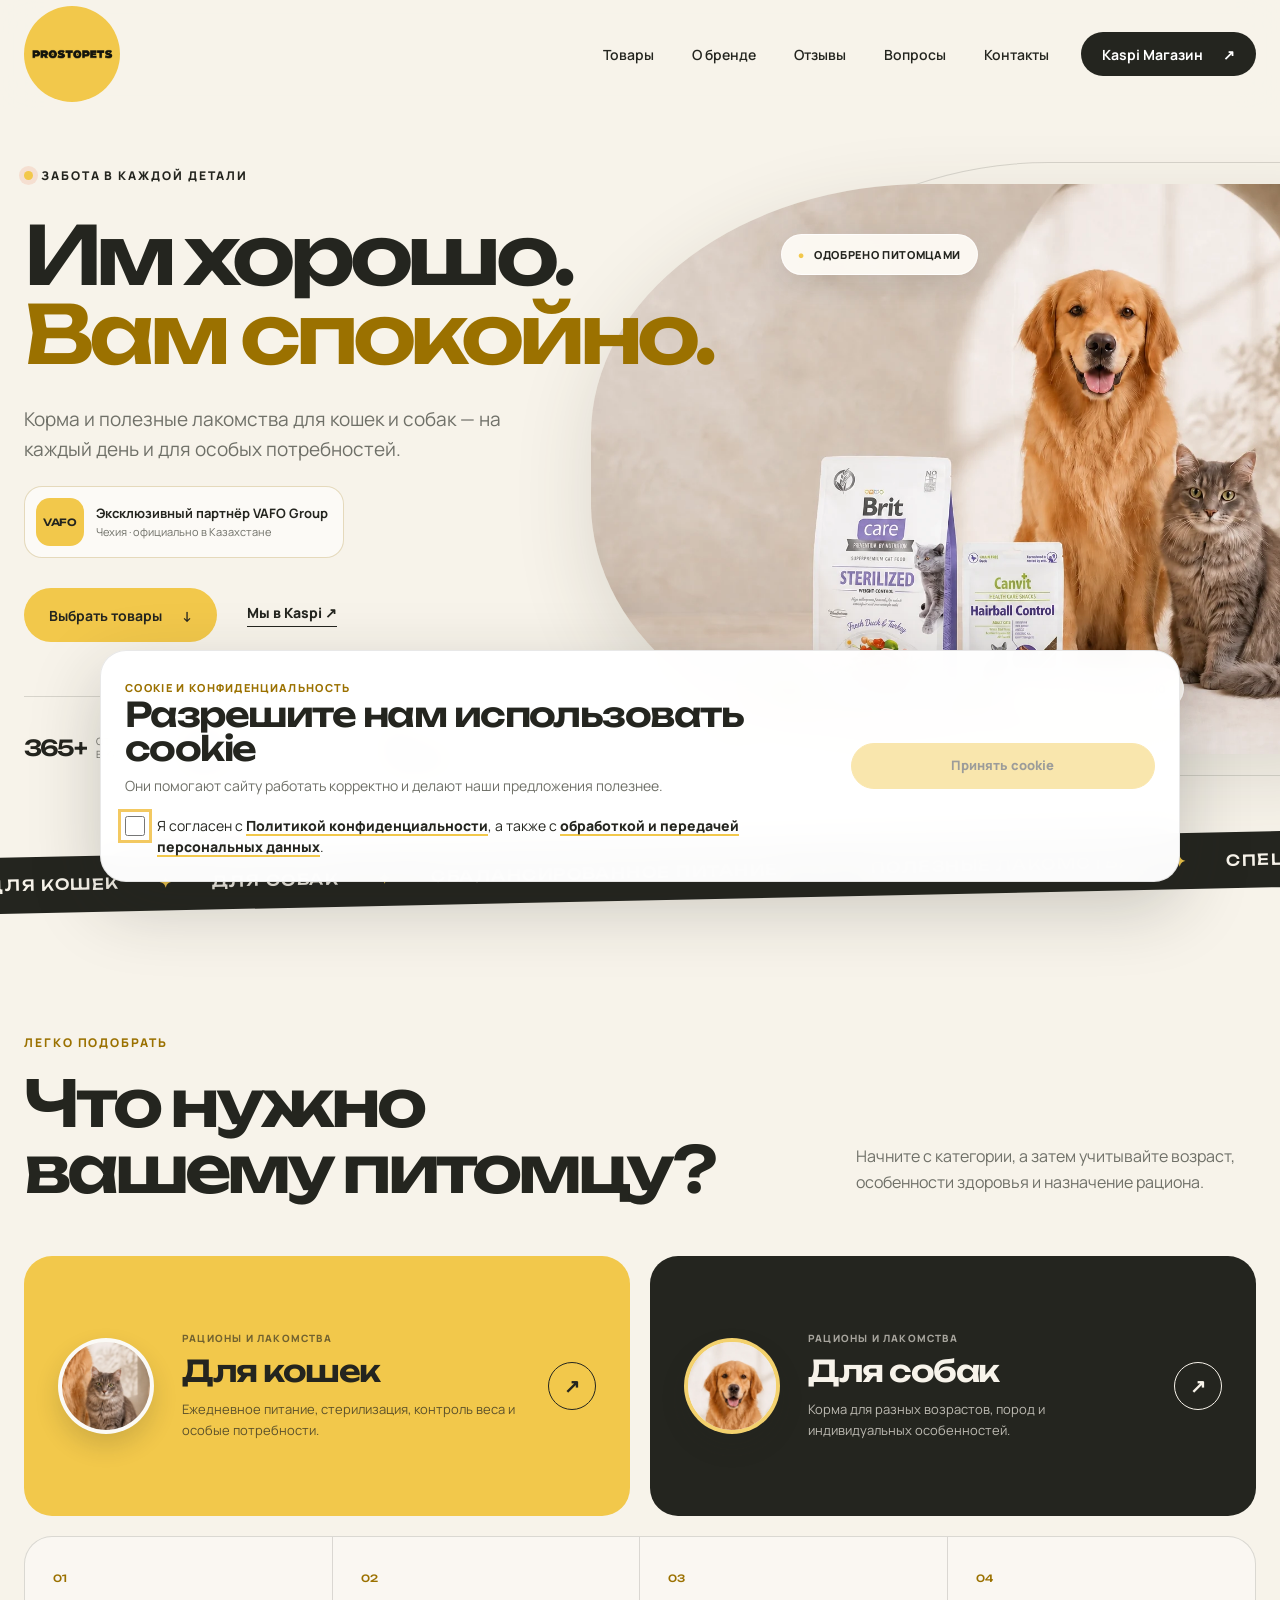
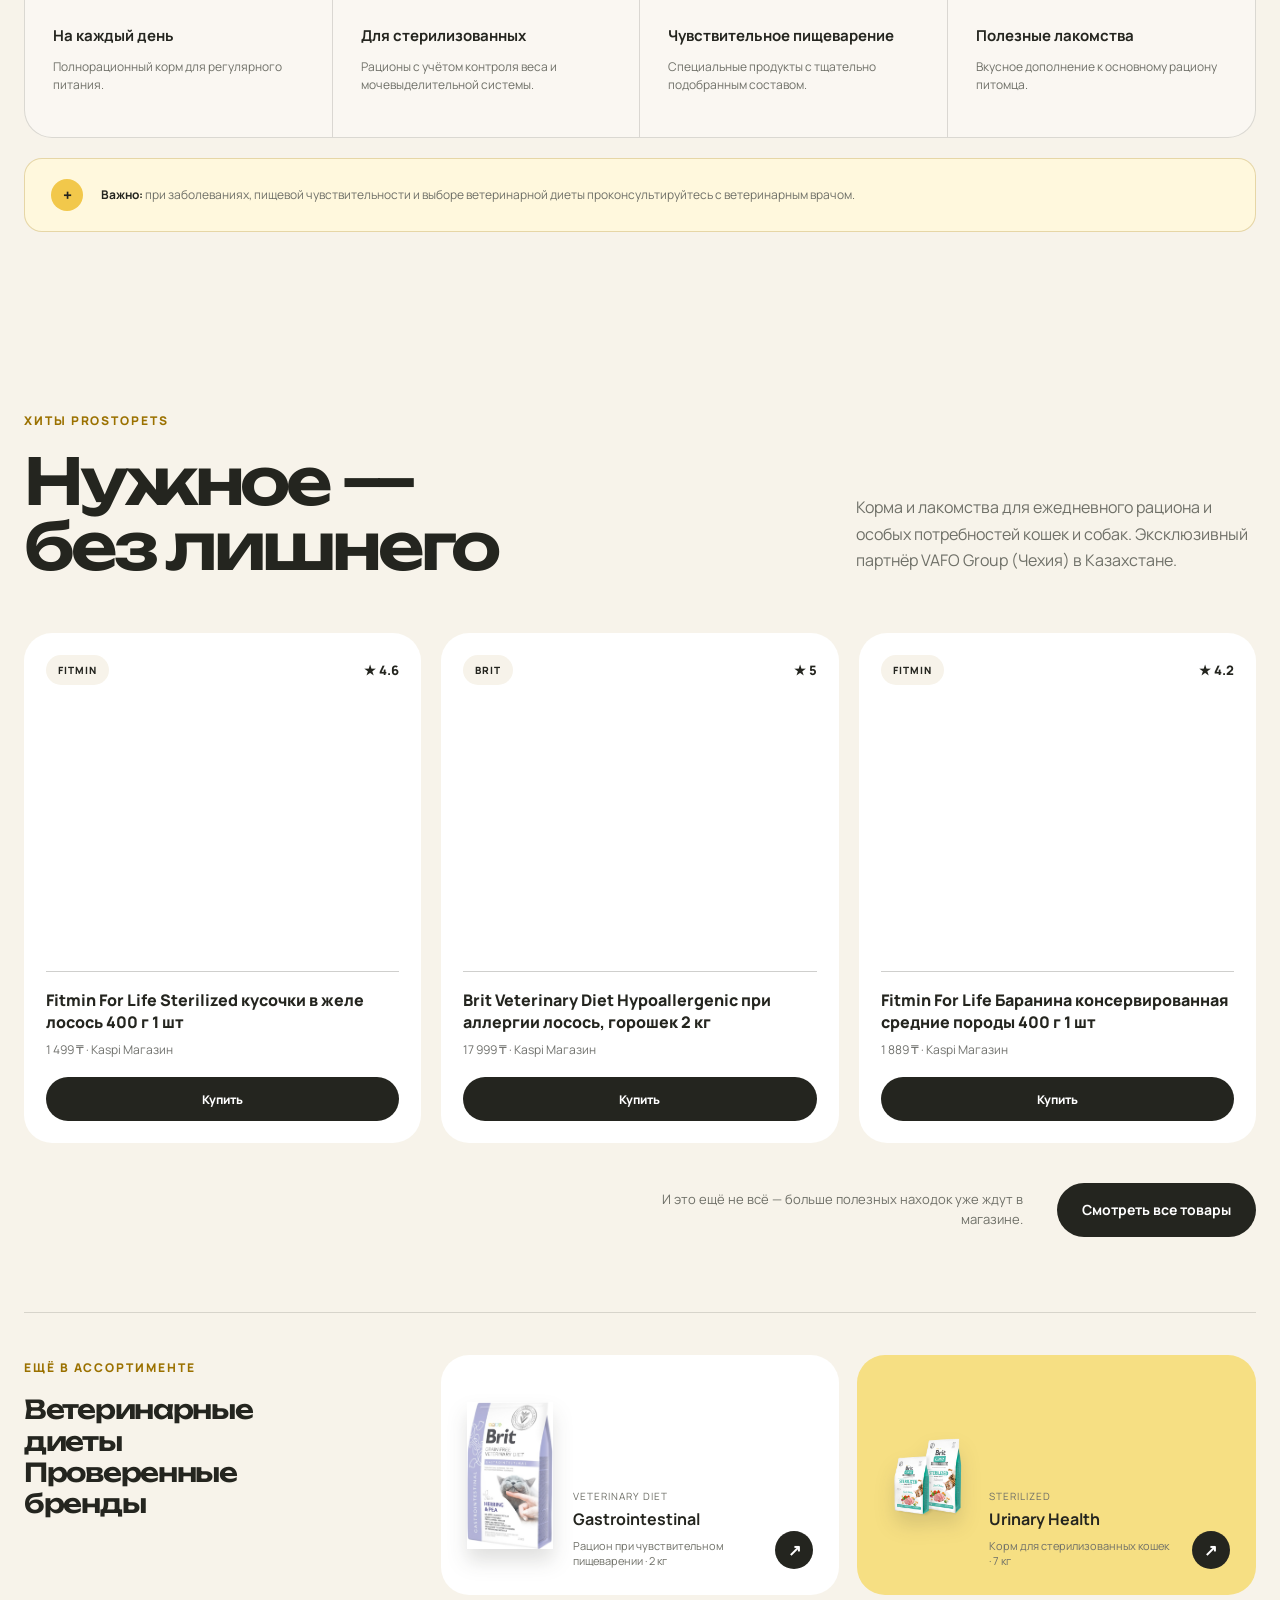
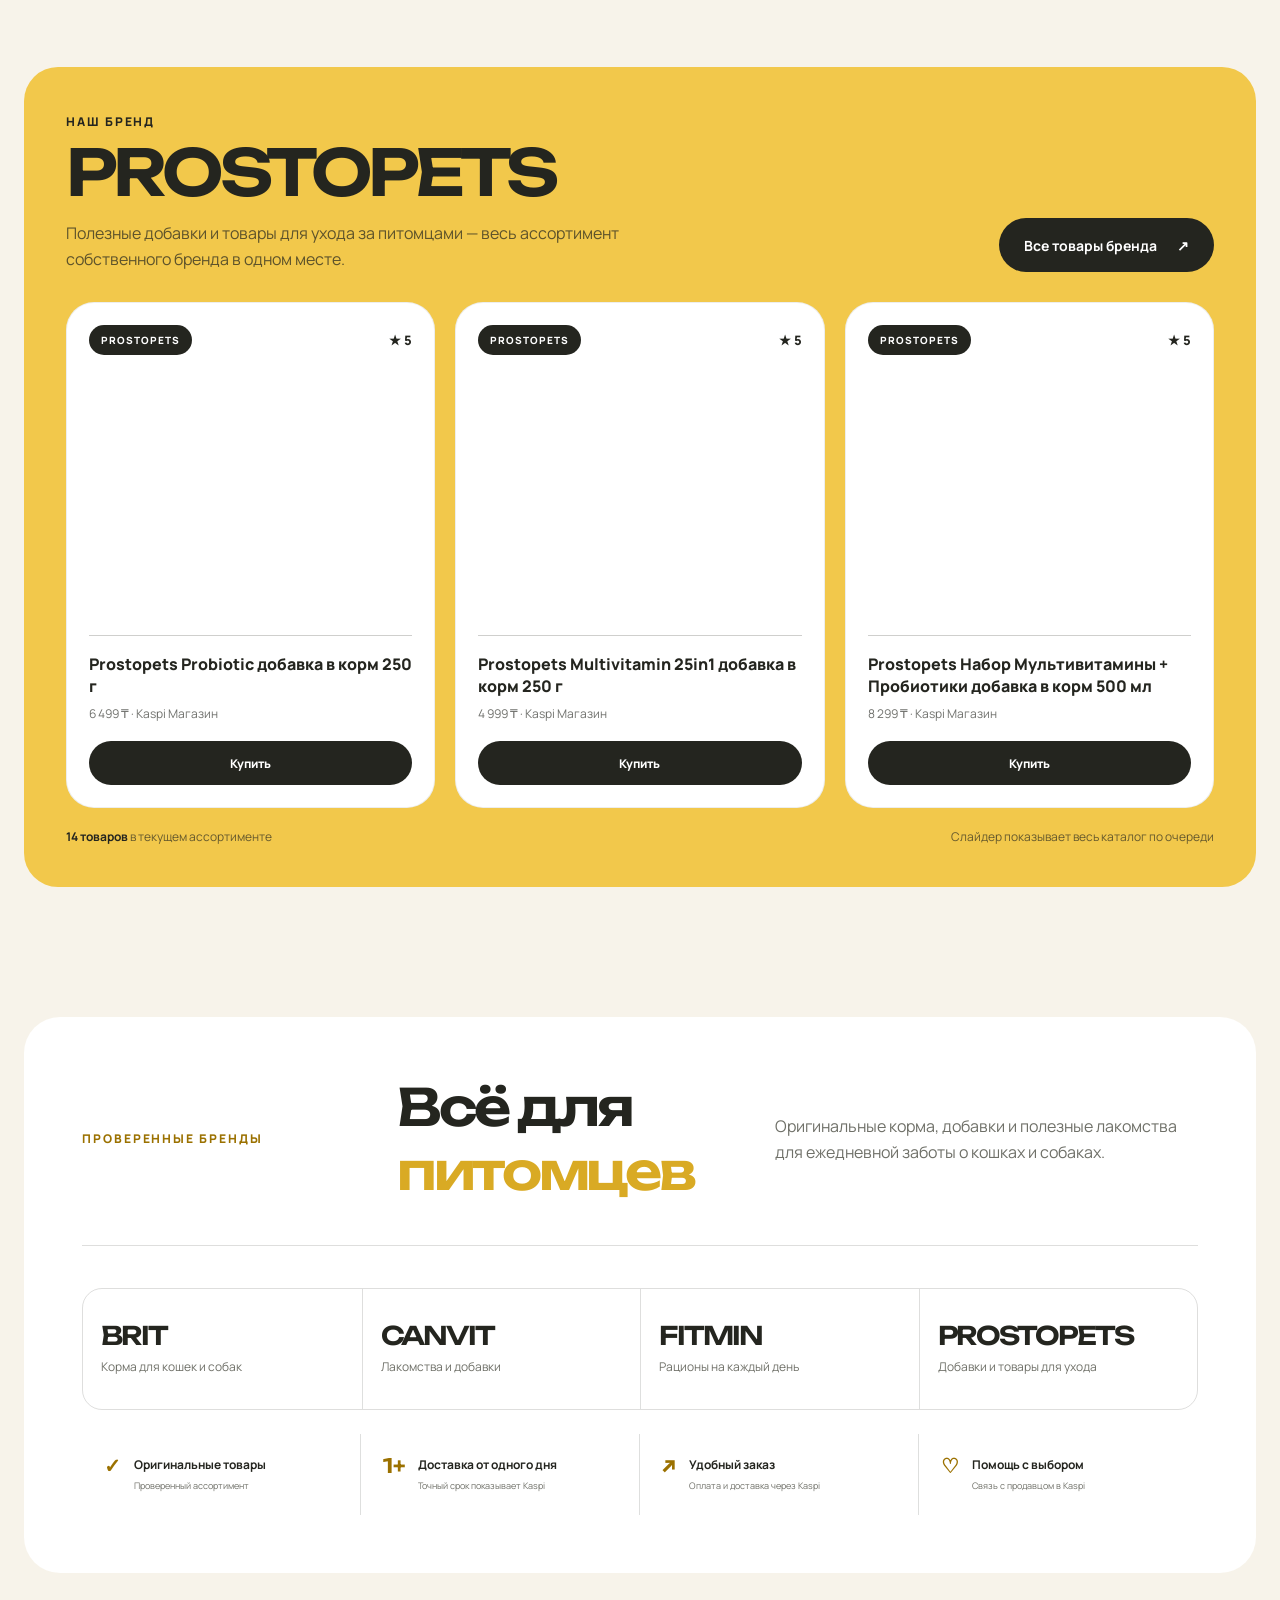
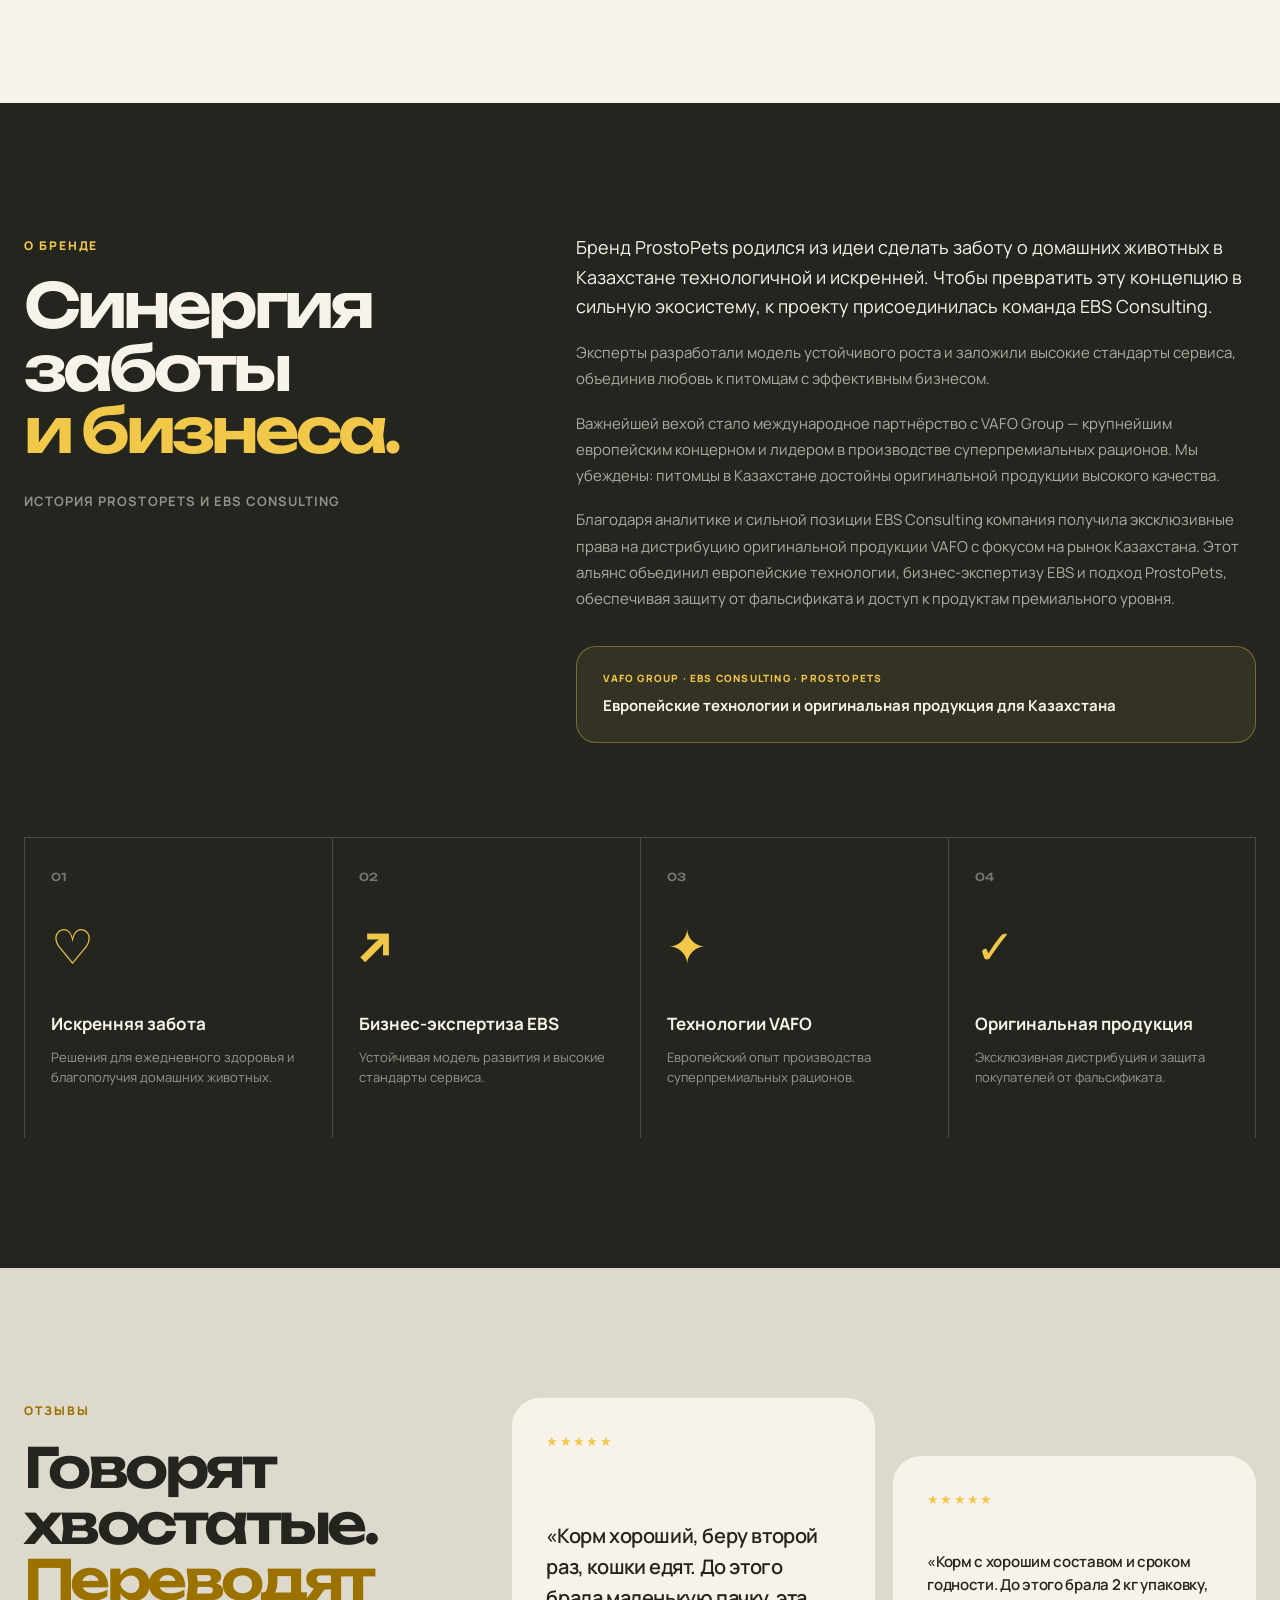
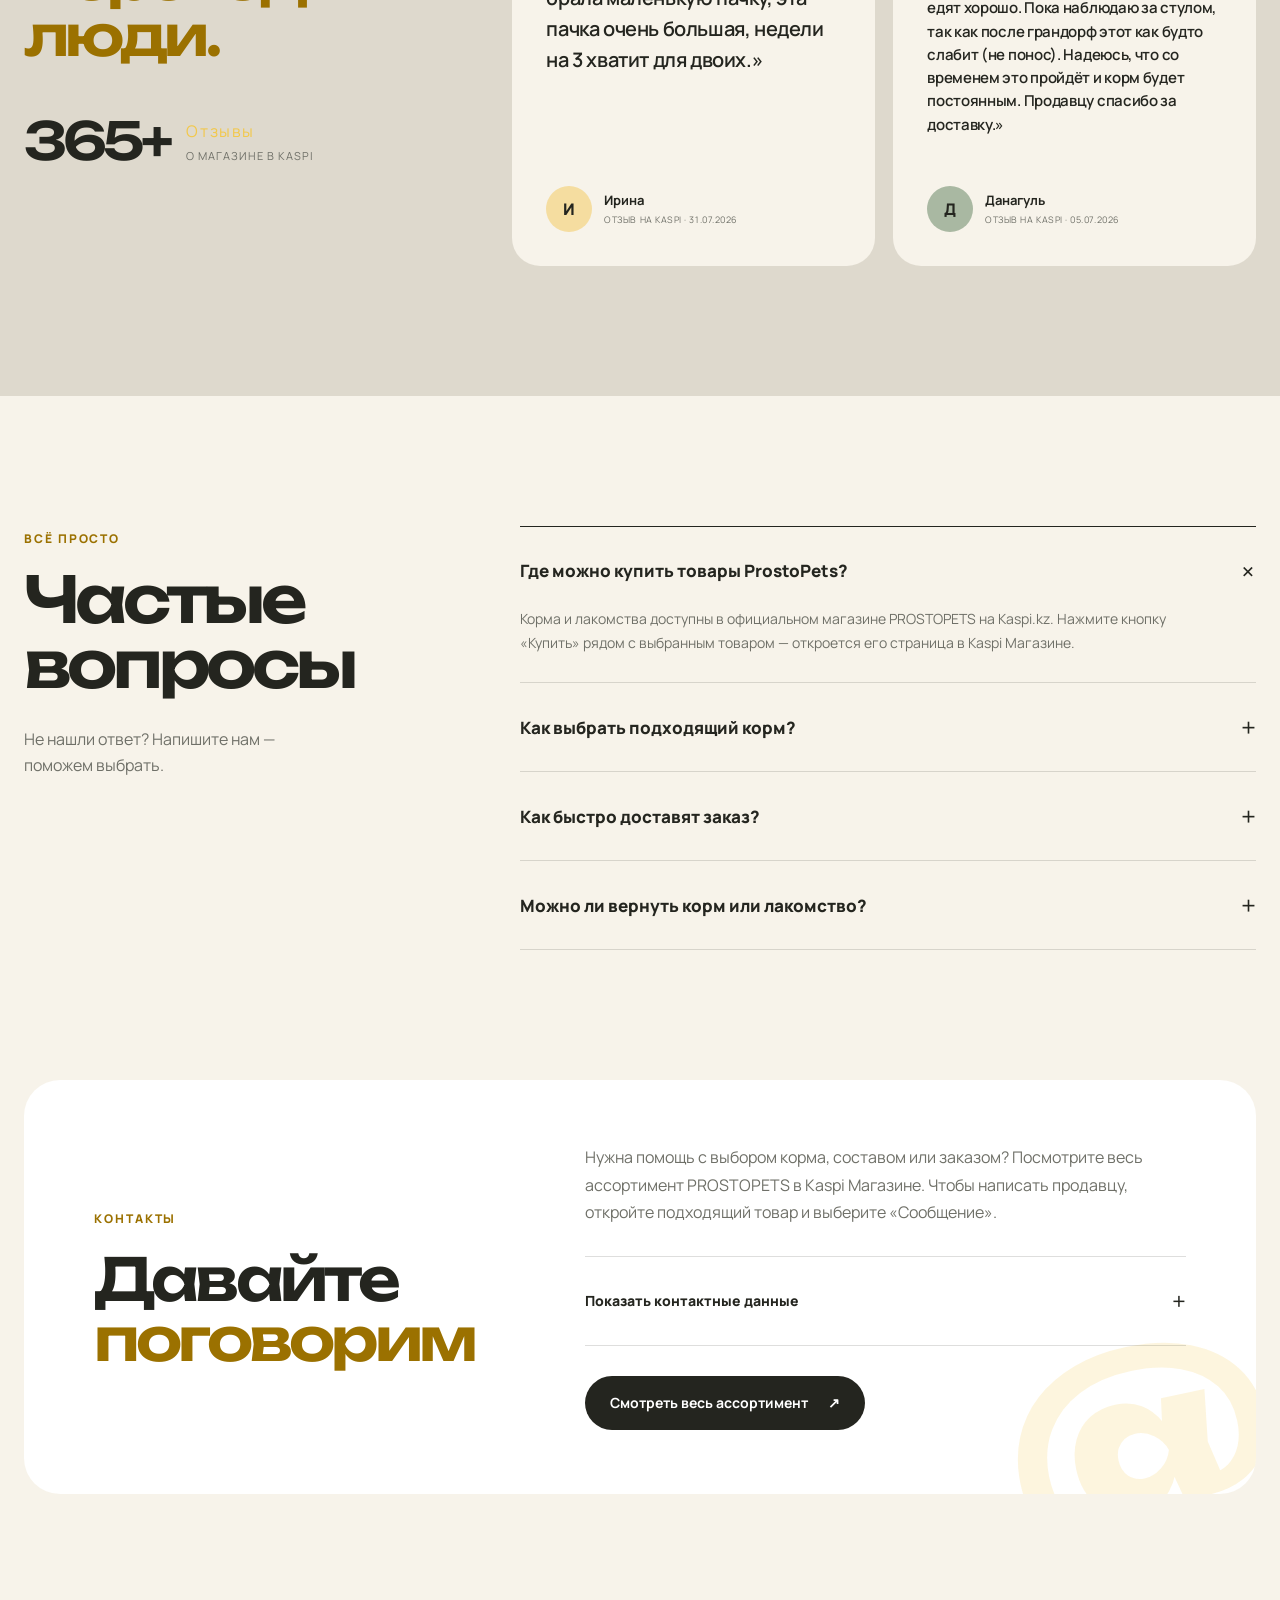
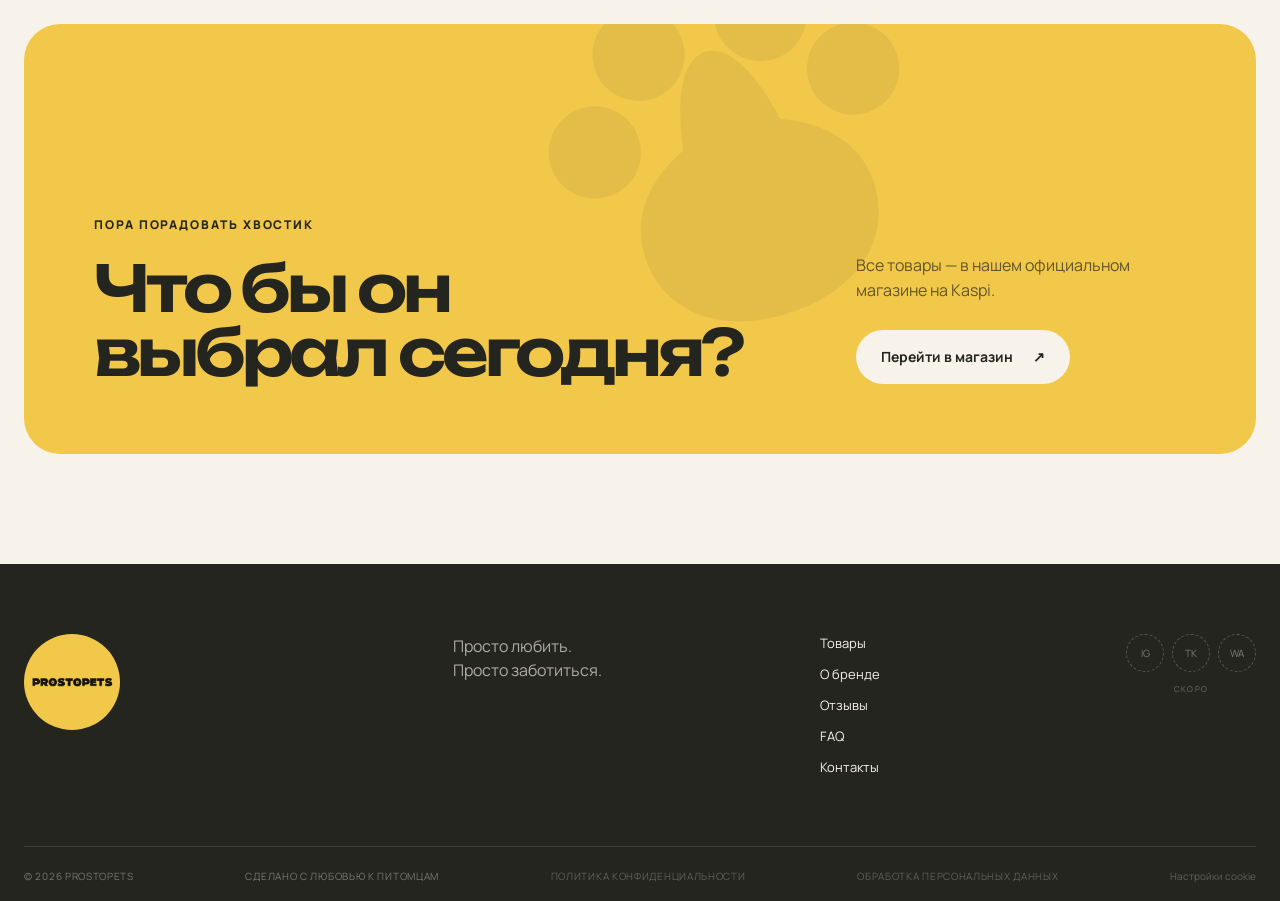
==== index.html @ bbd2ec7c "Publish ProstoPets client preview" ====
<!doctype html>
<html lang="ru" data-analytics-id="">
<head>
  <meta charset="UTF-8">
  <meta name="viewport" content="width=device-width, initial-scale=1.0">
  <meta name="description" content="ProstoPets — корма Brit и полезные лакомства Canvit для кошек и собак. Заказывайте в официальном магазине PROSTOPETS на Kaspi.kz.">
  <meta name="theme-color" content="#f7f3ea">
  <title>ProstoPets — корма и лакомства для кошек и собак</title>
  <meta property="og:locale" content="ru_KZ">
  <meta property="og:type" content="website">
  <meta property="og:title" content="ProstoPets — забота начинается с правильного рациона">
  <meta property="og:description" content="Корма Brit и полезные лакомства Canvit для кошек и собак. Заказ через официальный магазин PROSTOPETS в Kaspi.">
  <meta property="og:image" content="assets/prostopets-share-preview.png">
  <meta property="og:image:width" content="1200">
  <meta property="og:image:height" content="630">
  <meta property="og:image:alt" content="ProstoPets — корма и лакомства для кошек и собак">
  <meta name="twitter:card" content="summary_large_image">
  <meta name="twitter:title" content="ProstoPets — корма и лакомства для питомцев">
  <meta name="twitter:description" content="Проверенные рационы Brit и лакомства Canvit с заказом через Kaspi.">
  <meta name="twitter:image" content="assets/prostopets-share-preview.png">
  <link rel="icon" href="assets/logos/prostopets-icon.svg" type="image/svg+xml">
  <link rel="apple-touch-icon" href="assets/logos/apple-touch-icon.png">
  <link rel="manifest" href="site.webmanifest">
  <link rel="preconnect" href="https://fonts.googleapis.com">
  <link rel="preconnect" href="https://fonts.gstatic.com" crossorigin>
  <link href="https://fonts.googleapis.com/css2?family=Manrope:wght@400;500;600;700;800&family=Unbounded:wght@500;600&display=swap" rel="stylesheet">
  <link rel="stylesheet" href="styles.css?v=20260928-7">
  <script type="application/ld+json">
  {
    "@context": "https://schema.org",
    "@graph": [
      {
        "@type": "PetStore",
        "@id": "#store",
        "name": "ProstoPets",
        "legalName": "ТОО EBS CONSULTING (PROSTOPETS)",
        "description": "Корма и полезные лакомства для кошек и собак",
        "logo": "assets/logos/prostopets-client-wordmark.png",
        "image": "assets/prostopets-share-preview.png",
        "address": {
          "@type": "PostalAddress",
          "streetAddress": "пр. Абая 110/96",
          "addressLocality": "Алматы",
          "addressCountry": "KZ"
        },
        "telephone": ["+77770415585", "+77772373030"],
        "sameAs": ["https://kaspi.kz/shop/m/30413477/products/"]
      },
      {
        "@type": "WebSite",
        "@id": "#website",
        "name": "ProstoPets",
        "inLanguage": "ru-KZ",
        "publisher": {"@id": "#store"}
      },
      {
        "@type": "ItemList",
        "name": "Популярные товары ProstoPets",
        "itemListElement": [
          {"@type": "ListItem", "position": 1, "name": "Brit Care Sterilized Weight Control, 2 кг", "url": "https://kaspi.kz/shop/p/brit-care-dlja-podderzhki-vesa-u-sterilizovannyh-utka-2-kg-164154146/"},
          {"@type": "ListItem", "position": 2, "name": "Brit Veterinary Diet с лососем, 0,4 кг", "url": "https://kaspi.kz/shop/p/brit-veterinary-diet-losos-0-4-kg-166712452/"},
          {"@type": "ListItem", "position": 3, "name": "Canvit Hairball Control, 100 г", "url": "https://kaspi.kz/shop/p/canvit-podushechki-dlja-vyvoda-shersti-100-g-1-sht-154761484/"},
          {"@type": "ListItem", "position": 4, "name": "Brit Veterinary Diet Gastrointestinal Low-Fat для собак, 2 кг", "url": "https://kaspi.kz/shop/p/brit-veterinary-diet-gastrointestinal-low-fat-pri-problemah-s-zhkt-sel-d-goroshek-2-kg-160138658/"},
          {"@type": "ListItem", "position": 5, "name": "Canvit Immunity для собак, 200 г", "url": "https://kaspi.kz/shop/p/canvit-immunity-podushechki-s-jagnenkom-200-g-154650813/"}
        ]
      },
      {
        "@type": "FAQPage",
        "mainEntity": [
          {"@type": "Question", "name": "Где можно купить товары ProstoPets?", "acceptedAnswer": {"@type": "Answer", "text": "Корма и лакомства доступны в официальном магазине PROSTOPETS на Kaspi.kz."}},
          {"@type": "Question", "name": "Как выбрать подходящий корм?", "acceptedAnswer": {"@type": "Answer", "text": "Учитывайте вид питомца, возраст, вес, особенности здоровья и назначение рациона. Для специальной диеты проконсультируйтесь с ветеринарным врачом."}},
          {"@type": "Question", "name": "Как быстро доставят заказ?", "acceptedAnswer": {"@type": "Answer", "text": "Доставка возможна от одного дня. Актуальную дату Kaspi показывает перед оформлением заказа."}},
          {"@type": "Question", "name": "Можно ли вернуть корм или лакомство?", "acceptedAnswer": {"@type": "Answer", "text": "В настоящий момент возврат кормов и лакомств не предусмотрен. При повреждении или несоответствии заказа свяжитесь с продавцом через Kaspi."}}
        ]
      }
    ]
  }
  </script>
</head>
<body>
  <a class="skip-link" href="#main">Перейти к содержанию</a>

  <header class="header" id="top">
    <div class="container header__inner">
      <a class="brand" href="#top" aria-label="ProstoPets — на главную"><img class="brand__logo" src="assets/logos/prostopets-client-wordmark.png?v=2" alt="ProstoPets" width="2048" height="329"></a>

      <nav class="nav" aria-label="Основная навигация">
        <a href="#products">Товары</a>
        <a href="#about">О бренде</a>
        <a href="#reviews">Отзывы</a>
        <a href="#faq">Вопросы</a>
        <a href="#contacts">Контакты</a>
      </nav>

      <a class="button button--small button--dark header__cta" href="https://kaspi.kz/shop/m/30413477/products/" target="_self">
        Kaspi Магазин <span aria-hidden="true">↗</span>
      </a>

      <button class="menu-button" type="button" aria-expanded="false" aria-controls="mobile-menu" aria-label="Открыть меню">
        <span></span><span></span>
      </button>
    </div>
    <nav class="mobile-menu" id="mobile-menu" aria-label="Мобильная навигация">
      <a href="#products">Товары</a><a href="#about">О бренде</a><a href="#reviews">Отзывы</a><a href="#faq">Вопросы</a><a href="#contacts">Контакты</a>
      <a href="https://kaspi.kz/shop/m/30413477/products/" target="_self">Открыть магазин PROSTOPETS ↗</a>
    </nav>
  </header>

  <main id="main">
    <section class="hero" aria-labelledby="hero-title">
      <div class="container hero__grid">
        <div class="hero__content reveal">
          <div class="eyebrow"><span class="eyebrow__dot"></span> Забота в каждой детали</div>
          <h1 id="hero-title">Им хорошо.<br><em>Вам спокойно.</em></h1>
          <p class="hero__lead">Корма и полезные лакомства для кошек и собак — на каждый день и для особых потребностей.</p>
          <div class="hero__partner" aria-label="ProstoPets — эксклюзивный партнёр VAFO Group в Казахстане">
            <span class="hero__partner-mark" aria-hidden="true">VAFO</span>
            <p><strong>Эксклюзивный партнёр VAFO Group</strong><small>Чехия · официально в Казахстане</small></p>
          </div>
          <div class="hero__actions">
            <a class="button button--primary" href="#products">Выбрать товары <span aria-hidden="true">↓</span></a>
            <a class="text-link" href="https://kaspi.kz/shop/m/30413477/products/" target="_self">Мы в Kaspi <span aria-hidden="true">↗</span></a>
          </div>
          <div class="hero__trust" aria-label="Преимущества покупки">
            <div><strong>365+</strong><span>отзывов<br>в Kaspi</span></div>
            <div><strong>от 1 дня</strong><span>точный срок<br>покажет Kaspi</span></div>
            <div><strong>2 000+</strong><span>заказов<br>через Kaspi</span></div>
          </div>
        </div>

        <div class="hero__visual reveal reveal--delay">
          <img src="assets/prostopets-hero-products-v2.webp" alt="Золотистый ретривер и серый кот рядом с кормом Brit Care и лакомством Canvit на жёлтом коврике" width="1536" height="1024" decoding="async" fetchpriority="high">
          <div class="hero__tag hero__tag--top"><span>●</span> Одобрено питомцами</div>
          <div class="hero__tag hero__tag--bottom"><span>♥</span> Выбрано с любовью</div>
          <svg class="hero__scribble" viewBox="0 0 140 70" aria-hidden="true"><path d="M4 49c28-20 57-13 79-2 19 10 43 12 52-5M116 29l19 13-14 18"/></svg>
        </div>
      </div>
    </section>

    <section class="ticker" aria-label="Категории товаров">
      <div class="ticker__track">
        <span>ДЛЯ КОШЕК</span><b>✦</b><span>ДЛЯ СОБАК</span><b>✦</b><span>СБАЛАНСИРОВАННОЕ ПИТАНИЕ</span><b>✦</b><span>ПОЛЕЗНЫЕ ЛАКОМСТВА</span><b>✦</b><span>СПЕЦИАЛЬНЫЕ РАЦИОНЫ</span><b>✦</b><span>ПРОВЕРЕННЫЕ БРЕНДЫ</span><b>✦</b><span>ЗАБОТА КАЖДЫЙ ДЕНЬ</span><b>✦</b>
        <span>ДЛЯ КОШЕК</span><b>✦</b><span>ДЛЯ СОБАК</span><b>✦</b><span>СБАЛАНСИРОВАННОЕ ПИТАНИЕ</span><b>✦</b><span>ПОЛЕЗНЫЕ ЛАКОМСТВА</span><b>✦</b><span>СПЕЦИАЛЬНЫЕ РАЦИОНЫ</span><b>✦</b><span>ПРОВЕРЕННЫЕ БРЕНДЫ</span><b>✦</b><span>ЗАБОТА КАЖДЫЙ ДЕНЬ</span><b>✦</b>
      </div>
    </section>

    <section class="section finder" id="finder" aria-labelledby="finder-title">
      <div class="container">
        <div class="section-heading reveal">
          <div><span class="kicker">Легко подобрать</span><h2 id="finder-title">Что нужно<br>вашему питомцу?</h2></div>
          <p>Начните с категории, а затем учитывайте возраст, особенности здоровья и назначение рациона.</p>
        </div>

        <div class="pet-categories">
          <a class="pet-category pet-category--cat reveal" href="https://kaspi.kz/shop/c/cat%20goods/?q=%3AallMerchants%3A30413477" target="_self">
            <span class="pet-category__photo pet-category__photo--cat" aria-hidden="true"><img src="assets/prostopets-hero-products-v2.webp" alt="" width="1536" height="1024" loading="lazy" decoding="async"></span><div><small>Рационы и лакомства</small><h3>Для кошек</h3><p>Ежедневное питание, стерилизация, контроль веса и особые потребности.</p></div><b aria-hidden="true">↗</b>
          </a>
          <a class="pet-category pet-category--dog reveal reveal--delay" href="https://kaspi.kz/shop/c/dog%20goods/?q=%3AallMerchants%3A30413477" target="_self">
            <span class="pet-category__photo pet-category__photo--dog" aria-hidden="true"><img src="assets/prostopets-hero-products-v2.webp" alt="" width="1536" height="1024" loading="lazy" decoding="async"></span><div><small>Рационы и лакомства</small><h3>Для собак</h3><p>Корма для разных возрастов, пород и индивидуальных особенностей.</p></div><b aria-hidden="true">↗</b>
          </a>
        </div>

        <div class="needs-grid" aria-label="Подбор корма по потребностям">
          <div class="need reveal"><span>01</span><strong>На каждый день</strong><p>Полнорационный корм для регулярного питания.</p></div>
          <div class="need reveal reveal--delay"><span>02</span><strong>Для стерилизованных</strong><p>Рационы с учётом контроля веса и мочевыделительной системы.</p></div>
          <div class="need reveal reveal--delay-2"><span>03</span><strong>Чувствительное пищеварение</strong><p>Специальные продукты с тщательно подобранным составом.</p></div>
          <div class="need reveal"><span>04</span><strong>Полезные лакомства</strong><p>Вкусное дополнение к основному рациону питомца.</p></div>
        </div>

        <aside class="vet-note reveal" aria-label="Важная информация"><span aria-hidden="true">+</span><p><strong>Важно:</strong> при заболеваниях, пищевой чувствительности и выборе ветеринарной диеты проконсультируйтесь с ветеринарным врачом.</p></aside>
      </div>
    </section>

    <section class="section products" id="products" aria-labelledby="products-title">
      <div class="container">
        <div class="section-heading reveal">
          <div><span class="kicker">Хиты ProstoPets</span><h2 id="products-title">Нужное —<br>без лишнего</h2></div>
          <p>Корма и лакомства для ежедневного рациона и особых потребностей кошек и собак. Эксклюзивный партнёр VAFO Group (Чехия) в Казахстане.</p>
        </div>

        <div class="product-grid product-slider" data-catalog-slider aria-live="off" aria-label="Автоматическая подборка товаров PROSTOPETS. Прокрутка останавливается при наведении или фокусе."></div>

        <div class="products__footer reveal">
          <p>И это ещё не всё — больше полезных находок уже ждут в магазине.</p>
          <a class="button button--dark" href="https://kaspi.kz/shop/m/30413477/products/" target="_self">Смотреть все товары</a>
        </div>

        <div class="more-products reveal" aria-labelledby="more-products-title">
          <div class="more-products__heading"><span class="kicker">Ещё в ассортименте</span><h3 id="more-products-title">Ветеринарные диеты<br>Проверенные бренды</h3></div>
          <a class="mini-product" href="https://kaspi.kz/shop/p/brit-veterinary-diet-gastrointestinal-pri-problemah-s-zhkt-sel-d-goroh-2-kg-160136419/?c=750000000&amp;m=30413477&amp;ms=true" target="_self"><span class="mini-product__visual"><img src="assets/brit-veterinary-gastrointestinal-2kg.jpg" alt="Упаковка корма Brit Veterinary Diet Gastrointestinal, 2 кг" width="378" height="645" loading="lazy" decoding="async"></span><div><small>Veterinary Diet</small><strong>Gastrointestinal</strong><p>Рацион при чувствительном пищеварении · 2 кг</p></div><b aria-hidden="true">↗</b></a>
          <a class="mini-product mini-product--yellow" href="https://kaspi.kz/shop/p/brit-sterilized-urinary-health-dlja-sterilizovannyh-kuritsa-7-kg-160134693/?c=750000000&amp;tab=reviews" target="_self"><span class="mini-product__visual"><img src="assets/brit-sterilized-urinary-health-7kg.png" data-fallback-src="https://resources.cdn-kaspi.kz/img/m/p/p8e/p16/116847699.PNG?format=preview-medium" alt="Упаковка корма Brit Sterilized Urinary Health с курицей, 7 кг" width="1200" height="1600" loading="lazy" decoding="async"></span><div><small>Sterilized</small><strong>Urinary Health</strong><p>Корм для стерилизованных кошек · 7 кг</p></div><b aria-hidden="true">↗</b></a>
        </div>

        <section class="own-brand reveal" aria-labelledby="own-brand-title">
          <div class="own-brand__header">
            <div><span class="kicker">Наш бренд</span><h3 id="own-brand-title">PROSTOPETS</h3><p>Полезные добавки и товары для ухода за питомцами — весь ассортимент собственного бренда в одном месте.</p></div>
            <a class="button button--dark" href="https://kaspi.kz/shop/search/?text=Prostopets&amp;q=%3AallMerchants%3A30413477" target="_self">Все товары бренда <span aria-hidden="true">↗</span></a>
          </div>
          <div class="product-grid product-slider product-slider--brand" data-brand-slider aria-live="off" aria-label="Автоматический слайдер всех товаров бренда PROSTOPETS. Прокрутка останавливается при наведении или фокусе."></div>
          <div class="own-brand__footer"><span><strong>14 товаров</strong> в текущем ассортименте</span><span>Слайдер показывает весь каталог по очереди</span></div>
        </section>
      </div>
    </section>

    <section class="brand-proof" aria-labelledby="brand-proof-title">
      <div class="container brand-proof__inner reveal">
        <div class="brand-proof__intro"><span class="kicker">Проверенные бренды</span><h2 id="brand-proof-title">Всё для <em>питомцев</em></h2><p>Оригинальные корма, добавки и полезные лакомства для ежедневной заботы о кошках и собаках.</p></div>
        <div class="brand-names" aria-label="Бренды в ассортименте"><div><strong>BRIT</strong><span>Корма для кошек и собак</span></div><div><strong>CANVIT</strong><span>Лакомства и добавки</span></div><div><strong>FITMIN</strong><span>Рационы на каждый день</span></div><div><strong>PROSTOPETS</strong><span>Добавки и товары для ухода</span></div></div>
        <div class="trust-points">
          <div><span>✓</span><p><strong>Оригинальные товары</strong><small>Проверенный ассортимент</small></p></div>
          <div><span>1+</span><p><strong>Доставка от одного дня</strong><small>Точный срок показывает Kaspi</small></p></div>
          <div><span>↗</span><p><strong>Удобный заказ</strong><small>Оплата и доставка через Kaspi</small></p></div>
          <div><span>♡</span><p><strong>Помощь с выбором</strong><small>Связь с продавцом в Kaspi</small></p></div>
        </div>
      </div>
    </section>

    <section class="section about" id="about" aria-labelledby="about-title">
      <div class="container about__grid">
        <div class="about__statement reveal">
          <span class="kicker">О бренде</span>
          <h2 id="about-title">Синергия заботы<br><em>и бизнеса.</em></h2>
          <p class="about__eyeline">История ProstoPets и EBS Consulting</p>
        </div>
        <div class="about__copy reveal reveal--delay">
          <p class="about__lead">Бренд ProstoPets родился из идеи сделать заботу о домашних животных в Казахстане технологичной и искренней. Чтобы превратить эту концепцию в сильную экосистему, к проекту присоединилась команда EBS Consulting.</p>
          <p>Эксперты разработали модель устойчивого роста и заложили высокие стандарты сервиса, объединив любовь к питомцам с эффективным бизнесом.</p>
          <p>Важнейшей вехой стало международное партнёрство с VAFO Group — крупнейшим европейским концерном и лидером в производстве суперпремиальных рационов. Мы убеждены: питомцы в Казахстане достойны оригинальной продукции высокого качества.</p>
          <p>Благодаря аналитике и сильной позиции EBS Consulting компания получила эксклюзивные права на дистрибуцию оригинальной продукции VAFO с фокусом на рынок Казахстана. Этот альянс объединил европейские технологии, бизнес-экспертизу EBS и подход ProstoPets, обеспечивая защиту от фальсификата и доступ к продуктам премиального уровня.</p>
          <div class="about__alliance"><span>VAFO Group · EBS Consulting · ProstoPets</span><strong>Европейские технологии и оригинальная продукция для Казахстана</strong></div>
        </div>
      </div>
      <div class="container values" aria-label="Ценности и преимущества ProstoPets">
        <article class="value reveal"><span>01</span><div class="value__icon">♡</div><h3>Искренняя забота</h3><p>Решения для ежедневного здоровья и благополучия домашних животных.</p></article>
        <article class="value reveal reveal--delay"><span>02</span><div class="value__icon">↗</div><h3>Бизнес-экспертиза EBS</h3><p>Устойчивая модель развития и высокие стандарты сервиса.</p></article>
        <article class="value reveal reveal--delay-2"><span>03</span><div class="value__icon">✦</div><h3>Технологии VAFO</h3><p>Европейский опыт производства суперпремиальных рационов.</p></article>
        <article class="value reveal"><span>04</span><div class="value__icon">✓</div><h3>Оригинальная продукция</h3><p>Эксклюзивная дистрибуция и защита покупателей от фальсификата.</p></article>
      </div>
    </section>

    <section class="section reviews" id="reviews" aria-labelledby="reviews-title">
      <div class="container reviews__inner">
        <div class="reviews__aside reveal"><span class="kicker">Отзывы</span><h2 id="reviews-title">Говорят<br>хвостатые.<br><em>Переводят люди.</em></h2><div class="rating"><strong>365+</strong><div><span>Отзывы</span><p>о магазине в Kaspi</p></div></div></div>
        <div class="reviews__cards">
          <blockquote class="review reveal" cite="https://kaspi.kz/shop/p/brit-veterinary-diet-gastrointestinal-pri-problemah-s-zhkt-sel-d-goroh-2-kg-160136419/?c=750000000&amp;m=30413477&amp;ms=true"><div class="review__stars">★★★★★</div><p>«Корм хороший, беру второй раз, кошки едят. До этого брала маленькую пачку, эта пачка очень большая, недели на 3 хватит для двоих.»</p><footer><span class="avatar avatar--dog">И</span><div><strong>Ирина</strong><small>отзыв на Kaspi · 31.07.2026</small></div></footer></blockquote>
          <blockquote class="review review--long review--offset reveal reveal--delay" cite="https://kaspi.kz/shop/p/brit-sterilized-urinary-health-dlja-sterilizovannyh-kuritsa-7-kg-160134693/?c=750000000&amp;tab=reviews"><div class="review__stars">★★★★★</div><p>«Корм с хорошим составом и сроком годности. До этого брала 2 кг упаковку, едят хорошо. Пока наблюдаю за стулом, так как после грандорф этот как будто слабит (не понос). Надеюсь, что со временем это пройдёт и корм будет постоянным. Продавцу спасибо за доставку.»</p><footer><span class="avatar avatar--cat">Д</span><div><strong>Данагуль</strong><small>отзыв на Kaspi · 05.07.2026</small></div></footer></blockquote>
        </div>
      </div>
    </section>

    <section class="section faq" id="faq" aria-labelledby="faq-title">
      <div class="container faq__grid">
        <div class="faq__title reveal"><span class="kicker">Всё просто</span><h2 id="faq-title">Частые<br>вопросы</h2><p>Не нашли ответ? Напишите нам — поможем выбрать.</p></div>
        <div class="accordion reveal reveal--delay">
          <details open><summary>Где можно купить товары ProstoPets?<span aria-hidden="true">+</span></summary><p>Корма и лакомства доступны в официальном магазине PROSTOPETS на Kaspi.kz. Нажмите кнопку «Купить» рядом с выбранным товаром — откроется его страница в Kaspi Магазине.</p></details>
          <details><summary>Как выбрать подходящий корм?<span aria-hidden="true">+</span></summary><p>Учитывайте вид питомца, возраст, вес, особенности здоровья и назначение рациона. Описание и состав указаны в карточке товара. Если питомцу требуется специальная диета, рекомендуем заранее проконсультироваться с ветеринарным врачом.</p></details>
          <details><summary>Как быстро доставят заказ?<span aria-hidden="true">+</span></summary><p>Доставка возможна от одного дня. Точный срок зависит от вашего города, наличия товара и выбранного способа получения — Kaspi покажет актуальную дату перед оформлением заказа.</p></details>
          <details><summary>Можно ли вернуть корм или лакомство?<span aria-hidden="true">+</span></summary><p>В настоящий момент возврат кормов и лакомств не предусмотрен. Пожалуйста, проверяйте название, вес упаковки и состояние товара при получении. Если заказ пришёл повреждённым или не соответствует заказанному, сразу свяжитесь с нами через Kaspi — мы обязательно поможем разобраться.</p></details>
        </div>
      </div>
    </section>

    <section class="section contacts" id="contacts" aria-labelledby="contacts-title">
      <div class="container">
        <div class="contacts__card reveal">
          <div class="contacts__heading">
            <span class="kicker">Контакты</span>
            <h2 id="contacts-title">Давайте<br><em>поговорим</em></h2>
          </div>
          <div class="contacts__body">
            <p>Нужна помощь с выбором корма, составом или заказом? Посмотрите весь ассортимент PROSTOPETS в Kaspi Магазине. Чтобы написать продавцу, откройте подходящий товар и выберите «Сообщение».</p>
            <details class="contact-details">
              <summary>Показать контактные данные <span aria-hidden="true">+</span></summary>
              <dl class="contact-list">
                <div><dt>Компания</dt><dd>ТОО EBS CONSULTING (PROSTOPETS)</dd></div>
                <div><dt>Адрес</dt><dd>пр. Абая 110/96, Алматы, Казахстан</dd></div>
                <div class="contact-list__phones"><dt>Телефоны</dt><dd><a href="tel:+77770415585">+7 777 041 55 85</a><a href="tel:+77772373030">+7 777 237 30 30</a></dd></div>
                <div><dt>Связь в Kaspi</dt><dd>Магазин → Товар → Сообщение</dd></div>
              </dl>
            </details>
            <a class="button button--dark" href="https://kaspi.kz/shop/m/30413477/products/" target="_self">Смотреть весь ассортимент <span aria-hidden="true">↗</span></a>
          </div>
          <div class="contacts__mark" aria-hidden="true">@</div>
        </div>
      </div>
    </section>

    <section class="cta-section">
      <div class="container">
        <div class="cta-card reveal">
          <svg class="cta-card__paw" viewBox="0 0 160 160" aria-hidden="true"><path d="M80 139c-30 0-47-17-47-38 0-17 12-29 27-35 4-22 11-34 20-34s16 12 20 34c15 6 27 18 27 35 0 21-17 38-47 38Z"/><circle cx="27" cy="56" r="18"/><circle cx="133" cy="56" r="18"/><circle cx="55" cy="25" r="18"/><circle cx="105" cy="25" r="18"/></svg>
          <div><span class="kicker">Пора порадовать хвостик</span><h2>Что бы он<br>выбрал сегодня?</h2></div>
          <div class="cta-card__action"><p>Все товары — в нашем официальном магазине на Kaspi.</p><a class="button button--light" href="https://kaspi.kz/shop/m/30413477/products/" target="_self">Перейти в магазин <span aria-hidden="true">↗</span></a></div>
        </div>
      </div>
    </section>
  </main>

  <footer class="footer">
    <div class="container footer__top">
      <a class="brand brand--footer" href="#top" aria-label="ProstoPets — наверх"><img class="brand__logo" src="assets/logos/prostopets-client-wordmark.png?v=2" alt="ProstoPets" width="2048" height="329" loading="lazy" decoding="async"></a>
      <p>Просто любить.<br>Просто заботиться.</p>
      <div class="footer__links"><a href="#products">Товары</a><a href="#about">О бренде</a><a href="#reviews">Отзывы</a><a href="#faq">FAQ</a><a href="#contacts">Контакты</a></div>
      <div class="footer__social" aria-label="Социальные сети — скоро"><span title="Instagram — скоро" aria-label="Instagram — скоро">ig</span><span title="TikTok — скоро" aria-label="TikTok — скоро">tk</span><span title="WhatsApp — скоро" aria-label="WhatsApp — скоро">wa</span><small>скоро</small></div>
    </div>
    <div class="container footer__bottom"><span>© 2026 ProstoPets</span><span>Сделано с любовью к питомцам</span><a href="privacy.html">Политика конфиденциальности</a>
        <a href="personal-data.html">Обработка персональных данных</a>
        <button type="button" data-open-consent>Настройки cookie</button></div>
  </footer>

  <script src="consent.js?v=20260928-3"></script>
  <script src="products.js?v=20260927-5"></script>
  <script src="script.js?v=20260928-1"></script>
</body>
</html>
---- styles.css ----
:root {
  --paper: #f7f3ea;
  --paper-deep: #ece6d9;
  --ink: #24251f;
  --muted: #6f7068;
  --orange: #f2c84b;
  --orange-dark: #d9aa24;
  --accent-ink: #9b7100;
  --sage: #a9b8a2;
  --yellow: #f3c961;
  --white: #fffdf8;
  --line: rgba(36, 37, 31, .15);
  --radius: 28px;
  --display: "Unbounded", sans-serif;
  --body: "Manrope", sans-serif;
}

* { box-sizing: border-box; }
html { scroll-behavior: smooth; }
body { margin: 0; color: var(--ink); background: var(--paper); font-family: var(--body); -webkit-font-smoothing: antialiased; overflow-x: hidden; }
body.menu-open { overflow: hidden; }
a { color: inherit; text-decoration: none; }
button { font: inherit; }
img { display: block; max-width: 100%; }
main section[id] { scroll-margin-top: 96px; }
.container { width: min(1240px, calc(100% - 48px)); margin-inline: auto; }
.skip-link { position: fixed; top: 8px; left: 8px; z-index: 100; padding: 10px 16px; background: var(--ink); color: #fff; transform: translateY(-150%); }
.skip-link:focus { transform: translateY(0); }

.header { position: sticky; top: 0; z-index: 50; background: rgba(247, 243, 234, .9); border-bottom: 1px solid transparent; backdrop-filter: blur(18px); transition: border-color .25s; }
.header.scrolled { border-color: var(--line); }
.header__inner { height: 108px; display: flex; align-items: center; justify-content: space-between; gap: 32px; }
.brand { display: inline-flex; align-items: center; gap: 10px; font: 600 18px/1 var(--display); letter-spacing: -.8px; }
.header .brand { position: relative; isolation: isolate; width: 96px; height: 96px; flex: 0 0 96px; justify-content: center; padding: 0; }
.header .brand::before { content: ""; position: absolute; inset: 0; z-index: -1; width: 100%; height: 100%; border-radius: 50%; background: var(--orange); }
.brand__logo { width: 178px; height: auto; display: block; }
.header .brand__logo { position: relative; z-index: 1; width: 84px; }
.brand__mark { width: 34px; height: 34px; display: grid; place-items: center; border-radius: 50%; background: var(--orange); }
.brand__mark svg { width: 21px; fill: var(--ink); }
.nav { display: flex; gap: 38px; margin-left: auto; font-size: 14px; font-weight: 600; }
.nav a { position: relative; }
.nav a::after { content: ""; position: absolute; left: 0; right: 100%; bottom: -7px; height: 2px; background: var(--orange); transition: right .25s; }
.nav a:hover::after { right: 0; }
.button { min-height: 54px; padding: 0 24px; border-radius: 999px; display: inline-flex; align-items: center; justify-content: center; gap: 20px; border: 1px solid transparent; font-weight: 700; font-size: 14px; transition: transform .2s, box-shadow .2s, background .2s; }
.button:hover { transform: translateY(-2px); box-shadow: 0 10px 22px rgba(36,37,31,.12); }
.button--small { min-height: 44px; padding-inline: 20px; }
.button--dark { background: var(--ink); color: white; }
.button--primary { background: var(--orange); color: var(--ink); }
.button--primary:hover { background: var(--orange-dark); }
.button--light { background: var(--paper); color: var(--ink); }
.menu-button, .mobile-menu { display: none; }

.hero { min-height: 720px; padding: 54px 0 70px; overflow: hidden; }
.hero__grid { display: grid; grid-template-columns: 46% 54%; align-items: center; }
.hero__content { position: relative; z-index: 2; padding-right: 20px; }
.eyebrow, .kicker { display: inline-flex; align-items: center; gap: 8px; font-size: 12px; line-height: 1; font-weight: 800; letter-spacing: .16em; text-transform: uppercase; }
.eyebrow { margin-bottom: 34px; }
.eyebrow__dot { width: 9px; height: 9px; background: var(--orange); border-radius: 50%; box-shadow: 0 0 0 5px rgba(232,111,71,.15); }
h1, h2 { margin: 0; font-family: var(--display); font-weight: 600; letter-spacing: -.065em; }
h1 { font-size: clamp(56px, 6.3vw, 96px); line-height: .98; white-space: nowrap; }
h1 em, h2 em { color: var(--accent-ink); font-style: normal; }
.hero__lead { max-width: 480px; margin: 30px 0 34px; color: var(--muted); font-size: 19px; line-height: 1.6; }
.hero__actions { display: flex; align-items: center; gap: 30px; }
.text-link { font-size: 14px; font-weight: 800; border-bottom: 1px solid var(--ink); padding-bottom: 4px; }
.hero__trust { display: flex; gap: 34px; margin-top: 54px; padding-top: 24px; border-top: 1px solid var(--line); max-width: 510px; }
.hero__trust div { display: flex; align-items: center; gap: 10px; }
.hero__trust strong { font: 600 22px/1 var(--display); letter-spacing: -.08em; }
.hero__trust span { color: var(--muted); font-size: 10px; line-height: 1.35; text-transform: uppercase; letter-spacing: .08em; }
.hero__visual { position: relative; min-width: 760px; transform: translateX(-32px); }
.hero__visual::before { content: ""; position: absolute; inset: -22px -80px -22px 14%; z-index: -1; border: 1px solid var(--line); border-radius: 48% 0 0 48%; }
.hero__visual img { width: 100%; height: 570px; object-fit: cover; border-radius: 44% 0 0 44%; box-shadow: 0 24px 80px rgba(64,54,43,.14); }
.hero__tag { position: absolute; display: flex; align-items: center; gap: 9px; padding: 12px 16px; background: rgba(255,253,248,.9); border: 1px solid rgba(255,255,255,.75); border-radius: 999px; box-shadow: 0 8px 30px rgba(36,37,31,.12); backdrop-filter: blur(10px); font-size: 11px; font-weight: 800; text-transform: uppercase; letter-spacing: .06em; }
.hero__tag span { color: var(--orange); }
.hero__tag--top { top: 50px; left: 25%; }
.hero__tag--bottom { bottom: 45px; right: 22%; }
.hero__scribble { position: absolute; width: 116px; left: 6%; bottom: 5px; overflow: visible; }
.hero__scribble path { fill: none; stroke: var(--orange); stroke-width: 3; stroke-linecap: round; stroke-linejoin: round; }

.ticker { overflow: hidden; background: var(--ink); color: var(--paper); transform: rotate(-1.2deg) scale(1.02); }
.ticker__track { width: max-content; display: flex; align-items: center; gap: 38px; padding: 20px 0; animation: ticker 36s linear infinite; font: 500 15px/1 var(--display); letter-spacing: .08em; }
.ticker__track b { color: var(--orange); }
@keyframes ticker { to { transform: translateX(-50%); } }

.section { padding: 130px 0; }
.section-heading { display: flex; align-items: end; justify-content: space-between; margin-bottom: 54px; }
.section-heading .kicker, .about .kicker, .reviews .kicker, .faq .kicker { margin-bottom: 22px; color: var(--accent-ink); }
.section h2 { font-size: clamp(44px, 5vw, 72px); line-height: 1.02; }
.section-heading > p { max-width: 400px; margin: 0 0 6px; color: var(--muted); font-size: 16px; line-height: 1.65; }

.finder { padding-bottom: 80px; }
.finder .kicker { margin-bottom: 22px; color: var(--accent-ink); }
.pet-categories { display: grid; grid-template-columns: 1fr 1fr; gap: 20px; }
.pet-category { min-height: 260px; padding: 34px; display: grid; grid-template-columns: auto 1fr auto; gap: 28px; align-items: center; border-radius: var(--radius); transition: transform .25s, box-shadow .25s; overflow: hidden; }
.pet-category:hover { transform: translateY(-5px); box-shadow: 0 20px 40px rgba(36,37,31,.1); }
.pet-category--cat { background: var(--orange); }
.pet-category--dog { background: var(--ink); color: var(--paper); }
.pet-category__emoji { width: 92px; height: 92px; display: grid; place-items: center; border-radius: 50%; background: rgba(255,255,255,.55); font: 600 42px/1 var(--display); }
.pet-category--dog .pet-category__emoji { background: rgba(255,255,255,.1); color: var(--orange); }
.pet-category__photo { position: relative; width: 96px; height: 96px; overflow: hidden; border: 4px solid rgba(255,255,255,.58); border-radius: 50%; background: var(--paper); box-shadow: 0 12px 24px rgba(36,37,31,.16); }
.pet-category__photo img { position: absolute; width: 360%; height: auto; max-width: none; }
.pet-category__photo--cat img { left: -233%; top: -82%; }
.pet-category__photo--dog { border-color: rgba(242,200,75,.78); }
.pet-category__photo--dog img { left: -183%; top: -15%; }
.pet-category small { display: block; margin-bottom: 9px; font-size: 10px; font-weight: 800; letter-spacing: .12em; text-transform: uppercase; opacity: .62; }
.pet-category h3 { margin: 0 0 12px; font: 600 30px/1.1 var(--display); letter-spacing: -.05em; }
.pet-category p { max-width: 390px; margin: 0; font-size: 13px; line-height: 1.6; opacity: .72; }
.pet-category > b { width: 48px; height: 48px; display: grid; place-items: center; border: 1px solid currentColor; border-radius: 50%; font-size: 19px; transition: transform .25s; }
.pet-category:hover > b { transform: rotate(45deg); }
.needs-grid { display: grid; grid-template-columns: repeat(4, 1fr); margin-top: 20px; border: 1px solid var(--line); border-radius: var(--radius); overflow: hidden; background: rgba(255,255,255,.38); }
.need { min-height: 200px; padding: 28px; border-right: 1px solid var(--line); }
.need:last-child { border-right: 0; }
.need > span { color: var(--accent-ink); font: 500 10px var(--display); }
.need strong { display: block; margin: 38px 0 12px; font-size: 15px; }
.need p { margin: 0; color: var(--muted); font-size: 12px; line-height: 1.55; }
.vet-note { margin-top: 20px; padding: 20px 26px; display: flex; align-items: center; gap: 18px; border: 1px solid rgba(155,113,0,.25); border-radius: 18px; background: #fff8dd; }
.vet-note > span { width: 32px; height: 32px; flex: none; display: grid; place-items: center; border-radius: 50%; background: var(--orange); font-weight: 800; }
.vet-note p { margin: 0; color: var(--muted); font-size: 12px; line-height: 1.6; }
.vet-note strong { color: var(--ink); }

.product-grid { display: grid; grid-template-columns: repeat(6, 1fr); gap: 20px; }
.product-card { min-height: 500px; padding: 22px; display: flex; flex-direction: column; grid-column: span 2; border-radius: var(--radius); transition: transform .3s, box-shadow .3s; overflow: hidden; }
.product-card:nth-last-child(-n+2) { grid-column: span 3; }
.product-card:hover { transform: translateY(-7px); box-shadow: 0 22px 45px rgba(36,37,31,.12); }
.product-card--clay { background: #fff; }
.product-card--sage { background: #fff; }
.product-card--yellow { background: #fff; }
.product-card--dog, .product-card--dog-treat { background: #fff; }
.product-card--yellow .badge { background: var(--yellow); }
.product-card__top { display: flex; justify-content: space-between; align-items: center; position: relative; z-index: 2; }
.badge { padding: 8px 12px; border-radius: 999px; background: var(--paper); font-size: 10px; font-weight: 800; letter-spacing: .1em; text-transform: uppercase; }
.badge--dark { background: var(--ink); color: white; }
.heart { width: 42px; height: 42px; display: grid; place-items: center; border: 1px solid rgba(36,37,31,.2); border-radius: 50%; background: transparent; font-size: 21px; cursor: pointer; transition: background .2s, color .2s; }
.heart.active { background: var(--ink); color: white; }
.product-card__art { flex: 1; display: grid; place-items: center; }
.product-card__art svg { width: 90%; max-height: 270px; transition: transform .45s cubic-bezier(.2,.8,.2,1); filter: drop-shadow(0 20px 14px rgba(60,55,42,.13)); }
.product-card__art .product-photo { width: 62%; max-height: 300px; object-fit: contain; mix-blend-mode: normal; transition: transform .45s cubic-bezier(.2,.8,.2,1); filter: drop-shadow(0 20px 14px rgba(60,55,42,.16)); }
.product-card__art .product-photo--clear { width: 84%; max-height: 320px; mix-blend-mode: normal; filter: none; }
.product-card__art .product-photo--dog { width: 54%; max-height: 325px; }
.product-card:hover .product-card__art svg { transform: rotate(-3deg) scale(1.05); }
.product-card:hover .product-card__art .product-photo { transform: rotate(-2deg) scale(1.04); }
.product-card__info { display: flex; align-items: center; justify-content: space-between; padding: 20px 4px 2px; border-top: 1px solid rgba(36,37,31,.22); }
.product-card__info p { margin: 0 0 5px; font-size: 17px; font-weight: 800; }
.product-card__info span { font-size: 12px; color: rgba(36,37,31,.65); }
.product-card__info a { width: 48px; height: 48px; flex: none; display: grid; place-items: center; border-radius: 50%; background: var(--ink); color: white; font-size: 20px; transition: transform .2s; }
.product-card__info a:hover { transform: rotate(45deg); }
.products__footer { display: flex; justify-content: flex-end; align-items: center; gap: 34px; margin-top: 34px; }
.products__footer p { max-width: 390px; color: var(--muted); font-size: 13px; line-height: 1.5; text-align: right; }
.more-products { margin-top: 70px; padding-top: 42px; display: grid; grid-template-columns: 1fr 1fr 1fr; gap: 18px; border-top: 1px solid var(--line); }
.more-products__heading { padding-right: 25px; }
.more-products__heading .kicker { margin-bottom: 20px; color: var(--accent-ink); }
.more-products__heading h3 { max-width: 280px; margin: 0; font: 600 26px/1.2 var(--display); letter-spacing: -.05em; }
.mini-product { min-height: 240px; padding: 26px; display: grid; grid-template-columns: auto 1fr auto; gap: 20px; align-items: end; background: #fff; border-radius: var(--radius); transition: transform .25s, box-shadow .25s; }
.mini-product--yellow { background: #f6df83; }
.mini-product:hover { transform: translateY(-5px); box-shadow: 0 18px 38px rgba(36,37,31,.1); }
.mini-product__visual { width: 86px; height: 150px; align-self: center; display: grid; place-items: center; }
.mini-product__visual img { width: 100%; height: 100%; object-fit: contain; filter: drop-shadow(0 12px 10px rgba(36,37,31,.14)); transition: transform .3s; }
.mini-product:hover .mini-product__visual img { transform: rotate(-2deg) scale(1.04); }
.mini-product small { display: block; margin-bottom: 5px; color: var(--muted); font-size: 10px; text-transform: uppercase; letter-spacing: .1em; }
.mini-product strong { display: block; font-size: 16px; }
.mini-product p { margin: 8px 0 0; color: var(--muted); font-size: 11px; line-height: 1.45; }
.mini-product b { width: 38px; height: 38px; display: grid; place-items: center; border-radius: 50%; background: var(--ink); color: white; }

.brand-proof { padding: 0 0 130px; }
.brand-proof__inner { padding: 58px; background: #fff; border-radius: 36px; }
.brand-proof__intro { display: grid; grid-template-columns: .65fr .8fr 1fr; gap: 40px; align-items: center; padding-bottom: 42px; border-bottom: 1px solid var(--line); }
.brand-proof__intro .kicker { color: var(--accent-ink); }
.brand-proof__intro h2 { font-size: clamp(38px, 4vw, 60px); }
.brand-proof__intro h2 em { color: var(--orange-dark); }
.brand-proof__intro > p { margin: 0; color: var(--muted); line-height: 1.65; }
.brand-names { display: grid; grid-template-columns: 1fr 1fr; margin-top: 42px; border: 1px solid var(--line); border-radius: 20px; overflow: hidden; }
.brand-names > div { min-height: 120px; padding: 24px 30px; display: flex; align-items: center; justify-content: space-between; gap: 25px; }
.brand-names > div + div { border-left: 1px solid var(--line); }
.brand-names strong { font: 600 34px/1 var(--display); letter-spacing: -.08em; }
.brand-names span { max-width: 150px; color: var(--muted); font-size: 11px; line-height: 1.5; text-align: right; }
.trust-points { display: grid; grid-template-columns: repeat(4, 1fr); margin-top: 24px; }
.trust-points > div { padding: 22px; display: flex; gap: 13px; border-right: 1px solid var(--line); }
.trust-points > div:last-child { border-right: 0; }
.trust-points > div > span { color: var(--accent-ink); font: 600 20px/1 var(--display); }
.trust-points p { margin: 0; }
.trust-points strong, .trust-points small { display: block; }
.trust-points strong { margin-bottom: 7px; font-size: 12px; }
.trust-points small { color: var(--muted); font-size: 9px; line-height: 1.4; }

.about { background: var(--ink); color: var(--paper); }
.about .kicker, .about h2 em { color: var(--orange); }
.about__grid { display: grid; grid-template-columns: .82fr 1.18fr; gap: 80px; align-items: start; }
.about__statement h2 { font-size: clamp(42px, 4.8vw, 70px); }
.about__copy { padding-bottom: 4px; }
.about__eyeline { max-width: 420px; margin: 30px 0 0; color: rgba(247,243,234,.52); font-size: 13px; font-weight: 700; letter-spacing: .08em; text-transform: uppercase; }
.about__copy p { margin: 0 0 18px; color: rgba(247,243,234,.65); font-size: 15px; line-height: 1.75; }
.about__copy .about__lead { color: var(--paper); font-size: 18px; line-height: 1.65; }
.about__alliance { margin-top: 34px; padding: 24px 26px; border: 1px solid rgba(242,200,75,.38); border-radius: 20px; background: rgba(242,200,75,.08); }
.about__alliance span, .about__alliance strong { display: block; }
.about__alliance span { margin-bottom: 10px; color: var(--orange); font-size: 10px; font-weight: 800; letter-spacing: .12em; text-transform: uppercase; }
.about__alliance strong { max-width: 580px; font-size: 15px; line-height: 1.5; }
.values { display: grid; grid-template-columns: repeat(4, 1fr); margin-top: 90px; border-top: 1px solid rgba(247,243,234,.18); }
.value { min-height: 300px; padding: 26px 26px 0; border-left: 1px solid rgba(247,243,234,.18); }
.value:last-child { border-right: 1px solid rgba(247,243,234,.18); }
.value > span { color: rgba(247,243,234,.4); font: 500 11px var(--display); }
.value__icon { margin: 36px 0 42px; color: var(--orange); font: 500 48px/1 var(--display); }
.value h3 { margin: 0 0 12px; font-size: 17px; }
.value p { margin: 0; color: rgba(247,243,234,.55); font-size: 13px; line-height: 1.55; }

.reviews { background: #ded9cd; }
.reviews__inner { display: grid; grid-template-columns: .72fr 1.28fr; gap: 70px; }
.reviews__aside h2 { font-size: clamp(42px, 4.3vw, 65px); }
.rating { display: flex; align-items: center; gap: 18px; margin-top: 52px; }
.rating > strong { font: 600 52px/1 var(--display); letter-spacing: -.08em; }
.rating div span { color: var(--orange); letter-spacing: .1em; }
.rating p { margin: 6px 0 0; color: var(--muted); font-size: 11px; text-transform: uppercase; letter-spacing: .09em; }
.reviews__cards { display: grid; grid-template-columns: 1fr 1fr; gap: 18px; }
.review { min-height: 410px; margin: 0; padding: 34px; display: flex; flex-direction: column; background: var(--paper); border-radius: var(--radius); }
.review--offset { margin-top: 58px; }
.review__stars { color: var(--orange); letter-spacing: .1em; font-size: 13px; }
.review > p { margin: 70px 0 40px; font-size: 20px; line-height: 1.55; font-weight: 600; letter-spacing: -.02em; }
.review.review--long > p { margin-top: 42px; font-size: 15px; line-height: 1.55; }
.review footer { display: flex; align-items: center; gap: 12px; margin-top: auto; }
.avatar { width: 46px; height: 46px; display: grid; place-items: center; border-radius: 50%; font-weight: 800; }
.avatar--dog { background: #f5dda0; }
.avatar--cat { background: var(--sage); }
.review footer strong, .review footer small { display: block; }
.review footer strong { font-size: 13px; }
.review footer small { margin-top: 4px; color: var(--muted); font-size: 9px; text-transform: uppercase; letter-spacing: .06em; }

.faq__grid { display: grid; grid-template-columns: .7fr 1.3fr; gap: 100px; }
.faq__title > p { max-width: 280px; margin-top: 30px; color: var(--muted); line-height: 1.6; }
.accordion { border-top: 1px solid var(--ink); }
details { border-bottom: 1px solid var(--line); }
summary { min-height: 88px; display: flex; align-items: center; justify-content: space-between; gap: 30px; list-style: none; cursor: pointer; font-size: 17px; font-weight: 800; }
summary::-webkit-details-marker { display: none; }
summary span { font-size: 26px; font-weight: 400; transition: transform .25s; }
details[open] summary span { transform: rotate(45deg); }
details p { max-width: 650px; margin: -8px 0 28px; color: var(--muted); font-size: 14px; line-height: 1.7; }

.contacts { padding-top: 0; }
.contacts__card { position: relative; min-height: 410px; padding: 64px 70px; display: grid; grid-template-columns: .8fr 1.2fr; gap: 90px; align-items: center; background: #fff; border-radius: 36px; overflow: hidden; }
.contacts__heading, .contacts__body { position: relative; z-index: 2; }
.contacts__heading .kicker { margin-bottom: 24px; color: var(--accent-ink); }
.contacts__heading h2 { font-size: clamp(46px, 4.6vw, 68px); }
.contacts__body > p { max-width: 560px; margin: 0 0 30px; color: var(--muted); font-size: 16px; line-height: 1.7; }
.contact-details { margin: 0 0 30px; border-block: 1px solid var(--line); }
.contact-details summary { padding: 20px 0; border: 0; font-size: 14px; font-weight: 800; }
.contact-details summary span { font-size: 24px; }
.contact-details .contact-list { margin-bottom: 0; border-top: 1px solid var(--line); border-bottom: 0; }
.contact-list { display: grid; grid-template-columns: 1fr 1fr; margin: 0 0 30px; border-block: 1px solid var(--line); }
.contact-list > div { padding: 22px 20px 22px 0; }
.contact-list > div:nth-child(even) { padding-left: 24px; border-left: 1px solid var(--line); }
.contact-list > div:nth-child(n+3) { border-top: 1px solid var(--line); }
.contact-list dt { margin-bottom: 7px; color: var(--muted); font-size: 9px; font-weight: 800; letter-spacing: .12em; text-transform: uppercase; }
.contact-list dd { margin: 0; font-size: 13px; font-weight: 800; line-height: 1.5; }
.contact-list__phones dd { display: grid; gap: 3px; }
.contact-list__phones a { width: fit-content; border-bottom: 1px solid transparent; transition: border-color .2s; }
.contact-list__phones a:hover { border-color: var(--ink); }
.contacts__mark { position: absolute; right: -20px; bottom: -80px; color: rgba(242,200,75,.18); font: 600 260px/1 var(--display); transform: rotate(-12deg); }

.cta-section { padding: 0 0 110px; }
.cta-card { position: relative; min-height: 430px; padding: 70px; display: flex; justify-content: space-between; align-items: end; background: var(--orange); color: var(--ink); border-radius: 36px; overflow: hidden; }
.cta-card h2 { font-size: clamp(48px, 5vw, 76px); line-height: 1; }
.cta-card .kicker { margin-bottom: 25px; }
.cta-card__action { max-width: 330px; position: relative; z-index: 2; }
.cta-card__action p { margin: 0 0 26px; color: rgba(36,37,31,.7); line-height: 1.6; }
.cta-card__paw { position: absolute; width: 410px; right: 25%; top: -60px; fill: rgba(36,37,31,.065); transform: rotate(-18deg); }

.footer { padding: 70px 0 24px; background: var(--ink); color: var(--paper); }
.footer__top { display: grid; grid-template-columns: 1.2fr 1fr .8fr auto; gap: 60px; align-items: start; padding-bottom: 70px; }
.brand--footer { position: relative; isolation: isolate; width: 96px; height: 96px; flex: 0 0 96px; justify-content: center; padding: 0; }
.brand--footer::before { content: ""; position: absolute; inset: 0; z-index: -1; border-radius: 50%; background: var(--orange); }
.brand--footer .brand__logo { position: relative; z-index: 1; width: 84px; }
.brand--footer .brand__mark { background: var(--orange); }
.footer__top > p { margin: 0; color: rgba(247,243,234,.65); line-height: 1.5; }
.footer__links { display: grid; gap: 13px; font-size: 13px; }
.footer__social { display: flex; flex-wrap: wrap; gap: 8px; max-width: 130px; }
.footer__social > span { width: 38px; height: 38px; display: grid; place-items: center; border: 1px dashed rgba(247,243,234,.25); border-radius: 50%; color: rgba(247,243,234,.42); font-size: 10px; text-transform: uppercase; cursor: default; }
.footer__social small { width: 100%; margin-top: 3px; color: rgba(247,243,234,.35); font-size: 8px; letter-spacing: .16em; text-align: center; text-transform: uppercase; }
.footer__bottom { display: flex; justify-content: space-between; padding-top: 22px; border-top: 1px solid rgba(247,243,234,.13); color: rgba(247,243,234,.4); font-size: 10px; text-transform: uppercase; letter-spacing: .07em; }

.legal-main { padding: 90px 0 120px; }
.legal-layout { display: grid; grid-template-columns: .75fr 1.25fr; gap: 100px; align-items: start; }
.legal-aside, .legal-content { min-width: 0; }
.legal-aside { position: sticky; top: 130px; }
.legal-aside .kicker { margin-bottom: 28px; color: var(--accent-ink); }
.legal-aside h1 { font-size: clamp(38px, 4vw, 62px); white-space: normal; overflow-wrap: anywhere; }
.legal-aside p { margin-top: 30px; color: var(--muted); font-size: 12px; }
.legal-content { padding: 12px 0; }
.legal-content section { padding: 0 0 34px; margin-bottom: 34px; border-bottom: 1px solid var(--line); }
.legal-content h2 { margin: 0 0 16px; font: 600 21px/1.3 var(--display); letter-spacing: -.04em; }
.legal-content p, .legal-content li { color: var(--muted); font-size: 14px; line-height: 1.75; }
.legal-content ul { padding-left: 20px; }
.legal-content li a { color: var(--ink); font-weight: 800; }
.legal-footer { padding-top: 24px; }

.reveal { opacity: 0; transform: translateY(24px); transition: opacity .7s ease, transform .7s ease; }
.reveal--delay { transition-delay: .12s; }
.reveal--delay-2 { transition-delay: .22s; }
.reveal.is-visible { opacity: 1; transform: translateY(0); }
:focus-visible { outline: 3px solid var(--yellow); outline-offset: 4px; }

@media (max-width: 1100px) {
  .nav { gap: 22px; }
  .hero__grid { grid-template-columns: 50% 50%; }
  .hero__visual { min-width: 650px; }
  .hero__trust { gap: 18px; }
  .product-card { min-height: 450px; }
  .pet-category { padding: 28px; gap: 20px; }
  .pet-category__emoji, .pet-category__photo { width: 72px; height: 72px; font-size: 32px; }
  .more-products { grid-template-columns: .8fr 1fr 1fr; }
  .brand-proof__intro { grid-template-columns: .7fr .8fr 1fr; gap: 24px; }
  .about__grid, .reviews__inner { gap: 45px; }
  .review { padding: 26px; }
  .review > p { font-size: 17px; }
}

@media (max-width: 820px) {
  .container { width: min(100% - 32px, 680px); }
  .header__inner { height: 82px; }
  .nav, .header__cta { display: none; }
  .menu-button { width: 46px; height: 46px; display: grid; place-content: center; gap: 6px; border: 0; border-radius: 50%; background: var(--ink); cursor: pointer; }
  .menu-button span { display: block; width: 18px; height: 2px; background: white; transition: transform .25s; }
  .menu-button[aria-expanded="true"] span:first-child { transform: translateY(4px) rotate(45deg); }
  .menu-button[aria-expanded="true"] span:last-child { transform: translateY(-4px) rotate(-45deg); }
  .mobile-menu { position: fixed; inset: 72px 0 auto; padding: 28px 24px 40px; display: grid; gap: 24px; background: var(--paper); border-bottom: 1px solid var(--line); transform: translateY(-130%); transition: transform .3s; font: 500 24px var(--display); }
  .mobile-menu.open { transform: translateY(0); }
  .mobile-menu a:last-child { margin-top: 12px; color: var(--orange); font: 800 14px var(--body); }
  .hero { padding-top: 28px; }
  .hero__grid { grid-template-columns: 1fr; }
  .hero__content { padding: 0; }
  h1 { white-space: normal; }
  .hero__visual { min-width: 0; width: calc(100% + 16px); margin-top: 45px; transform: none; }
  .hero__visual img { height: 500px; border-radius: 120px 0 0 0; object-position: 54% center; }
  .hero__visual::before { display: none; }
  .hero__tag--top { left: 20px; }
  .hero__tag--bottom { right: 16px; }
  .section { padding: 90px 0; }
  .section-heading { display: grid; gap: 28px; }
  .pet-categories { grid-template-columns: 1fr; }
  .needs-grid { grid-template-columns: 1fr 1fr; }
  .need:nth-child(2) { border-right: 0; }
  .need:nth-child(n+3) { border-top: 1px solid var(--line); }
  .product-grid { grid-template-columns: 1fr; }
  .product-card, .product-card:nth-last-child(-n+2) { min-height: 520px; grid-column: auto; }
  .product-card__art svg { width: 70%; }
  .product-card__art .product-photo { width: 50%; max-height: 320px; }
  .product-card__art .product-photo--clear { width: 76%; }
  .products__footer { justify-content: space-between; }
  .more-products { grid-template-columns: 1fr 1fr; }
  .more-products__heading { grid-column: 1 / -1; padding-bottom: 10px; }
  .brand-proof { padding-bottom: 90px; }
  .brand-proof__inner { padding: 44px; }
  .brand-proof__intro { grid-template-columns: 1fr; }
  .trust-points { grid-template-columns: 1fr 1fr; }
  .trust-points > div:nth-child(2) { border-right: 0; }
  .trust-points > div:nth-child(n+3) { border-top: 1px solid var(--line); }
  .about__grid { grid-template-columns: 1fr; gap: 40px; }
  .values { grid-template-columns: 1fr 1fr; }
  .value:nth-child(2) { border-right: 1px solid rgba(247,243,234,.18); }
  .value:nth-child(n+3) { border-top: 1px solid rgba(247,243,234,.18); }
  .reviews__inner, .faq__grid { grid-template-columns: 1fr; gap: 60px; }
  .reviews__cards { max-width: 650px; }
  .contacts__card { padding: 54px; grid-template-columns: 1fr; gap: 42px; }
  .contacts__body { max-width: 600px; }
  .cta-card { padding: 50px; display: grid; gap: 50px; }
  .cta-card__paw { right: -30px; top: -20px; }
  .footer__top { grid-template-columns: 1fr 1fr; }
  .legal-main { padding-top: 60px; }
  .legal-layout { grid-template-columns: 1fr; gap: 55px; }
  .legal-aside { position: static; }
}

@media (max-width: 540px) {
  .container { width: calc(100% - 28px); }
  .brand__logo { width: 154px; }
  .header .brand { width: 72px; height: 72px; flex-basis: 72px; padding: 0; }
  .header .brand::before { width: 100%; height: 100%; }
  .header .brand__logo { width: 62px; }
  .hero { min-height: auto; padding-bottom: 52px; }
  .eyebrow { margin-bottom: 24px; }
  h1 { font-size: 48px; }
  .hero__lead { margin: 22px 0 28px; font-size: 16px; }
  .hero__actions { align-items: stretch; flex-direction: column; gap: 18px; }
  .text-link { align-self: center; }
  .hero__trust { justify-content: space-between; gap: 8px; margin-top: 38px; }
  .hero__trust div { display: block; }
  .hero__trust strong { display: block; margin-bottom: 8px; font-size: 17px; }
  .hero__visual { margin-top: 38px; }
  .hero__visual img { height: 390px; border-radius: 90px 0 0 0; object-position: 59% center; }
  .hero__tag { font-size: 8px; padding: 10px 12px; }
  .hero__tag--top { top: 18px; }
  .hero__tag--bottom { bottom: 20px; right: 10px; }
  .hero__scribble { display: none; }
  .ticker__track { padding: 16px 0; font-size: 12px; }
  .section { padding: 75px 0; }
  .section h2 { font-size: 42px; }
  .finder { padding-bottom: 55px; }
  .pet-category { min-height: 280px; padding: 26px; grid-template-columns: 1fr auto; align-items: start; }
  .pet-category__emoji, .pet-category__photo { grid-column: 1 / -1; }
  .pet-category h3 { font-size: 26px; }
  .pet-category > b { align-self: end; }
  .needs-grid { grid-template-columns: 1fr; }
  .need { min-height: 170px; border-right: 0; border-top: 1px solid var(--line); }
  .need:first-child { border-top: 0; }
  .need strong { margin-top: 28px; }
  .vet-note { align-items: flex-start; }
  .product-card { min-height: 430px; }
  .product-card__art svg { width: 90%; }
  .product-card__art .product-photo { width: 55%; max-height: 270px; }
  .product-card__art .product-photo--clear { width: 84%; }
  .products__footer { display: grid; }
  .products__footer p { text-align: left; }
  .more-products { margin-top: 55px; grid-template-columns: 1fr; }
  .more-products__heading { grid-column: auto; }
  .mini-product { min-height: 220px; }
  .brand-proof { padding-bottom: 75px; }
  .brand-proof__inner { padding: 34px 24px; border-radius: 26px; }
  .brand-proof__intro { padding-bottom: 30px; }
  .brand-proof__intro h2 { font-size: 38px; }
  .brand-names { grid-template-columns: 1fr; }
  .brand-names > div + div { border-left: 0; border-top: 1px solid var(--line); }
  .brand-names strong { font-size: 28px; }
  .trust-points { grid-template-columns: 1fr; }
  .trust-points > div { border-right: 0; border-top: 1px solid var(--line); }
  .trust-points > div:first-child { border-top: 0; }
  .about__statement h2 { font-size: 39px; }
  .values { grid-template-columns: 1fr; margin-top: 60px; }
  .value { min-height: 255px; border-right: 1px solid rgba(247,243,234,.18); border-top: 1px solid rgba(247,243,234,.18); }
  .reviews__cards { grid-template-columns: 1fr; }
  .review--offset { margin-top: 0; }
  .review { min-height: 350px; }
  .review > p { margin-top: 45px; }
  .faq__grid { gap: 40px; }
  summary { font-size: 15px; }
  .contacts__card { padding: 38px 28px; border-radius: 26px; }
  .contacts__heading h2 { font-size: 41px; }
  .contact-list { grid-template-columns: 1fr; }
  .contact-list > div:nth-child(even) { padding-left: 0; border-left: 0; }
  .contact-list > div + div { border-top: 1px solid var(--line); }
  .contacts__mark { font-size: 190px; }
  .cta-section { padding-bottom: 70px; }
  .cta-card { min-height: 500px; padding: 38px 28px; border-radius: 26px; }
  .cta-card h2 { font-size: 43px; }
  .cta-card__paw { width: 330px; }
  .footer__top { grid-template-columns: 1fr; gap: 35px; }
  .brand--footer { width: 72px; height: 72px; flex-basis: 72px; }
  .brand--footer .brand__logo { width: 62px; }
  .footer__bottom { display: grid; gap: 12px; }
  .legal-page .header__inner { gap: 12px; }
  .legal-page .header__inner > .button { min-height: 40px; padding-inline: 14px; font-size: 11px; }
  .legal-aside h1 { font-size: 37px; }
}

@media (prefers-reduced-motion: reduce) {
  html { scroll-behavior: auto; }
  *, *::before, *::after { animation-duration: .01ms !important; animation-iteration-count: 1 !important; transition-duration: .01ms !important; }
  .reveal { opacity: 1; transform: none; }
}

/* Automatic catalog slider */
.product-slider { --catalog-columns: 3; width: 100%; min-height: 510px; display: grid; grid-template-columns: repeat(var(--catalog-columns), minmax(0, 1fr)); gap: 20px; overflow: hidden; transition: opacity .28s ease, transform .28s ease; }
.product-slider.is-switching { opacity: 0; transform: translateY(8px); }
.product-slider .product-card, .product-slider .product-card:nth-last-child(-n+2) { min-width: 0; min-height: 510px; grid-column: auto; }
.product-card--catalog { background: #fff; }
.product-card__rating { font-size: 13px; font-weight: 800; color: var(--ink); }
.product-photo--catalog { width: 74% !important; height: 280px; max-height: 280px !important; object-fit: contain; }
.product-card--catalog .product-card__info { min-height: 150px; padding: 18px 0 0; display: flex; flex-direction: column; align-items: stretch; justify-content: flex-start; gap: 0; }
.product-card--catalog .product-card__info > div { min-width: 0; }
.product-card--catalog .product-card__info p { min-height: 44px; margin-bottom: 7px; display: -webkit-box; overflow: hidden; -webkit-box-orient: vertical; -webkit-line-clamp: 2; font-size: 16px; line-height: 1.35; }
.product-card--catalog .product-card__info span { display: block; font-size: 12px; }
.product-card--catalog .product-card__info a { width: 100%; min-width: 0; height: 44px; margin-top: auto; padding: 0 18px; border-radius: 999px; font-size: 12px; font-weight: 800; }
.product-card--catalog .product-card__info a:hover { transform: translateY(-2px); }
@media (max-width: 980px) { .product-slider { --catalog-columns: 2; min-height: 490px; } .product-slider .product-card, .product-slider .product-card:nth-last-child(-n+2) { min-height: 490px; } }
@media (max-width: 640px) { .product-slider { --catalog-columns: 1; min-height: 455px; } .product-slider .product-card, .product-slider .product-card:nth-last-child(-n+2) { min-height: 455px; } .product-photo--catalog { height: 245px; max-height: 245px !important; } .product-card--catalog .product-card__info { min-height: 140px; } }
/* Final responsive polish */
html, body { max-width: 100%; overflow-x: clip; }
.products { padding-top: 96px; }
.brand-names { grid-template-columns: repeat(4, minmax(0, 1fr)); }
.brand-names > div { min-width: 0; padding: 22px 18px; flex-direction: column; align-items: flex-start; justify-content: center; gap: 10px; }
.brand-names > div + div { border-left: 1px solid var(--line); }
.brand-names strong { max-width: 100%; font-size: clamp(20px, 2vw, 30px); overflow-wrap: anywhere; }
.brand-names span { max-width: none; font-size: 12px; text-align: left; }
.product-slider { position: relative; }
.product-slider.is-paused::after { content: "Пауза"; position: absolute; right: 16px; bottom: 16px; z-index: 3; padding: 7px 11px; border-radius: 999px; background: rgba(36,37,31,.86); color: #fff; font-size: 10px; font-weight: 800; letter-spacing: .08em; text-transform: uppercase; pointer-events: none; }
.product-photo--fallback { width: 96px !important; height: 96px !important; opacity: .3; filter: none !important; }

@media (max-width: 820px) {
  .container { max-width: calc(100vw - 32px); }
  .hero__grid, .section-heading, .pet-categories, .needs-grid, .more-products, .brand-proof__intro, .brand-names, .trust-points, .about__grid, .reviews__inner, .faq__grid, .contacts__card, .footer__top { min-width: 0; }
  .hero__content, .section-heading > *, .pet-category > *, .need, .vet-note p, .product-card, .more-products > *, .brand-proof__intro > *, .brand-names > div, .trust-points > div { min-width: 0; }
  .section-heading h2, .section-heading p, .pet-category p, .need strong, .need p, .vet-note p, .brand-proof__intro p { max-width: 100%; overflow-wrap: anywhere; }
  .hero__visual { width: 100%; margin-inline: 0; }
  .hero__visual img { border-radius: 72px 0 0 0; }
  .products { padding-top: 72px; }
  .brand-names { grid-template-columns: 1fr 1fr; }
  .brand-names > div:nth-child(odd) { border-left: 0; }
  .brand-names > div:nth-child(n+3) { border-top: 1px solid var(--line); }
}

@media (max-width: 540px) {
  .container { width: calc(100% - 32px); max-width: calc(100vw - 32px); }
  h1 { font-size: clamp(38px, 11.4vw, 46px); line-height: 1.04; letter-spacing: -.075em; }
  .section h2 { font-size: clamp(34px, 10.3vw, 40px); line-height: 1.06; }
  .section-heading { gap: 20px; margin-bottom: 38px; }
  .hero__trust { display: grid; grid-template-columns: repeat(3, minmax(0, 1fr)); width: 100%; }
  .hero__trust div { min-width: 0; }
  .hero__trust strong { font-size: 15px; white-space: nowrap; }
  .hero__trust span { font-size: 8px; overflow-wrap: anywhere; }
  .hero__visual { width: 100%; }
  .hero__visual img { height: 350px; object-position: 57% center; border-radius: 62px 0 0 0; }
  .hero__tag--bottom { right: 8px; max-width: calc(100% - 16px); }
  .pet-category { width: 100%; padding: 24px; }
  .pet-category > b { width: 42px; height: 42px; }
  .need { width: 100%; padding: 24px; }
  .vet-note { width: 100%; padding: 18px; }
  .products { padding-top: 64px; }
  .product-slider, .product-slider .product-card { width: 100%; }
  .more-products { width: 100%; }
  .mini-product { grid-template-columns: 72px minmax(0, 1fr) 38px; padding: 22px 18px; }
  .mini-product__visual { width: 68px; }
  .brand-proof__inner { width: 100%; padding: 30px 20px; }
  .brand-proof__intro h2 { font-size: 34px; }
  .brand-names { grid-template-columns: 1fr; }
  .brand-names > div { border-left: 0 !important; }
  .brand-names > div + div { border-top: 1px solid var(--line); }
  .brand-names strong { font-size: 25px; }
}

/* PROSTOPETS own-brand catalog */
.own-brand { margin-top: 72px; padding: 42px; border-radius: 34px; background: var(--orange); overflow: hidden; }
.own-brand__header { display: grid; grid-template-columns: minmax(0, 1fr) auto; align-items: end; gap: 36px; margin-bottom: 30px; }
.own-brand__header .kicker { margin-bottom: 14px; }
.own-brand__header h3 { margin: 0; font: 600 clamp(38px, 5vw, 64px)/.95 var(--display); letter-spacing: -.075em; }
.own-brand__header p { max-width: 650px; margin: 18px 0 0; color: rgba(36,37,31,.72); font-size: 16px; line-height: 1.6; }
.own-brand__header .button { white-space: nowrap; }
.product-slider--brand { min-height: 500px; }
.product-slider--brand .product-card, .product-slider--brand .product-card:nth-last-child(-n+2) { min-height: 500px; }
.product-card--own-brand { border: 1px solid rgba(36,37,31,.08); }
.product-card--own-brand .badge { background: var(--ink); color: #fff; }
.own-brand__footer { margin-top: 20px; display: flex; justify-content: space-between; gap: 20px; color: rgba(36,37,31,.68); font-size: 12px; }
.own-brand__footer strong { color: var(--ink); }
@media (max-width: 820px) { .own-brand { padding: 34px 28px; } .own-brand__header { grid-template-columns: 1fr; align-items: start; } .own-brand__header .button { justify-self: start; } }
@media (max-width: 540px) { .own-brand { margin-top: 55px; padding: 28px 18px; border-radius: 26px; } .own-brand__header { gap: 24px; } .own-brand__header h3 { font-size: 36px; } .own-brand__header p { font-size: 15px; } .own-brand__header .button { width: 100%; white-space: normal; text-align: center; } .own-brand__footer { display: grid; } }
/* VAFO partnership mark */
.hero__partner { width: fit-content; max-width: 100%; margin: -12px 0 30px; padding: 11px 15px 11px 11px; display: flex; align-items: center; gap: 12px; border: 1px solid rgba(155,113,0,.24); border-radius: 18px; background: rgba(255,255,255,.58); }
.hero__partner-mark { width: 48px; height: 48px; flex: none; display: grid; place-items: center; border-radius: 14px; background: var(--orange); font: 600 10px/1 var(--display); letter-spacing: -.04em; }
.hero__partner p { margin: 0; }
.hero__partner strong, .hero__partner small { display: block; }
.hero__partner strong { font-size: 13px; line-height: 1.35; }
.hero__partner small { margin-top: 3px; color: var(--muted); font-size: 11px; line-height: 1.35; }
@media (max-width: 540px) {
  .ticker { width: calc(100% - 8px); margin-inline: auto; } .hero__partner { width: 100%; margin: -8px 0 26px; } .hero__partner strong { font-size: 12px; } }

/* Consent and legal pages */
.footer__bottom { flex-wrap: wrap; align-items: center; gap: 12px 24px; }
.footer__bottom a,
.footer__bottom button { color: inherit; font: inherit; text-decoration: none; opacity: .72; transition: opacity .2s ease; }
.footer__bottom a:hover,
.footer__bottom button:hover { opacity: 1; }
.footer__bottom button { padding: 0; border: 0; background: none; cursor: pointer; }
.legal-content a:not(.button) { color: var(--ink); font-weight: 700; text-decoration: underline; text-decoration-color: var(--orange); text-decoration-thickness: 2px; text-underline-offset: 3px; }
.legal-content button { font: inherit; }
.legal-note { padding: 24px !important; border: 1px solid rgba(155,113,0,.2); border-radius: 20px; background: #fff8dd; }

.consent-panel { position: fixed; inset: auto 18px 18px; z-index: 300; opacity: 0; visibility: hidden; transform: translateY(18px); pointer-events: none; transition: opacity .25s ease, transform .25s ease, visibility .25s ease; }
.consent-panel.is-visible { opacity: 1; visibility: visible; transform: translateY(0); pointer-events: auto; }
.consent-panel__inner { width: min(1080px, 100%); margin: 0 auto; padding: 24px; display: grid; grid-template-columns: minmax(0, 1.3fr) minmax(290px, .7fr); gap: 24px 34px; border: 1px solid rgba(36,37,31,.1); border-radius: 26px; background: rgba(255,255,255,.98); box-shadow: 0 24px 70px rgba(36,37,31,.22); backdrop-filter: blur(16px); }
.consent-panel__copy { min-width: 0; }
.consent-panel__eyebrow { margin: 0 0 8px; color: #9b7100; font-size: 11px; font-weight: 800; letter-spacing: .12em; text-transform: uppercase; }
.consent-panel h2 { margin: 0 0 10px; font: 600 clamp(25px, 3vw, 34px)/1 var(--display); letter-spacing: -.045em; }
.consent-panel p { margin: 0; color: var(--muted); font-size: 14px; line-height: 1.55; }
.consent-panel__links { margin-top: 12px !important; display: flex; flex-wrap: wrap; gap: 8px 18px; }
.consent-panel__links a { color: var(--ink); font-size: 12px; font-weight: 800; text-decoration: underline; text-decoration-color: var(--orange); text-underline-offset: 3px; }
.consent-panel__actions { display: grid; align-content: center; gap: 9px; }
.consent-panel__button { min-height: 46px; padding: 12px 18px; border: 1px solid var(--ink); border-radius: 999px; background: transparent; color: var(--ink); font: 800 13px/1.2 var(--body); cursor: pointer; transition: transform .2s ease, background .2s ease, color .2s ease; }
.consent-panel__button:hover { transform: translateY(-1px); }
.consent-panel__button--primary { background: var(--orange); border-color: var(--orange); }
.consent-panel__button--secondary { background: var(--ink); color: #fff; }
.consent-panel__settings { grid-column: 1 / -1; padding-top: 18px; border-top: 1px solid var(--line); }
.consent-panel__settings[hidden] { display: none; }
.consent-panel__options { display: grid; grid-template-columns: repeat(3, minmax(0, 1fr)); gap: 12px; }
.consent-option { display: flex; gap: 12px; padding: 15px; border-radius: 17px; background: var(--cream); }
.consent-option input { width: 18px; height: 18px; margin: 2px 0 0; flex: none; accent-color: var(--ink); }
.consent-option strong, .consent-option small { display: block; }
.consent-option strong { margin-bottom: 4px; font-size: 13px; }
.consent-option small { color: var(--muted); font-size: 11px; line-height: 1.4; }
.consent-panel__save { margin-top: 14px; display: flex; justify-content: flex-end; }

@media (max-width: 720px) {
  .consent-panel { inset: auto 10px 10px; }
  .consent-panel__inner { max-height: calc(100vh - 20px); overflow-y: auto; padding: 20px; grid-template-columns: 1fr; gap: 18px; border-radius: 22px; }
  .consent-panel__options { grid-template-columns: 1fr; }
  .consent-panel__actions { grid-template-columns: 1fr; }
  .consent-panel__button { width: 100%; }
  .consent-panel__save { display: block; }
}
/* Simplified cookie consent */
.consent-panel__inner--simple { grid-template-columns: minmax(0, 1.25fr) minmax(280px, .55fr); align-items: center; }
.consent-agreement { margin-top: 18px; display: flex; align-items: flex-start; gap: 12px; color: var(--ink); font-size: 14px; line-height: 1.5; cursor: pointer; }
.consent-agreement input { width: 20px; height: 20px; margin: 1px 0 0; flex: none; accent-color: var(--ink); cursor: pointer; }
.consent-agreement a { color: var(--ink); font-weight: 800; text-decoration: underline; text-decoration-color: var(--orange); text-decoration-thickness: 2px; text-underline-offset: 3px; }
.consent-panel__actions--simple { align-content: center; }
.consent-panel__button:disabled { opacity: .45; cursor: not-allowed; transform: none; }
.consent-panel__text-button { padding: 7px 10px; border: 0; background: transparent; color: var(--muted); font: 700 12px/1.35 var(--body); text-decoration: underline; text-underline-offset: 3px; cursor: pointer; }
.consent-panel__text-button:hover { color: var(--ink); }
@media (max-width: 720px) {
  .consent-panel__inner--simple { grid-template-columns: 1fr; }
  .consent-agreement { font-size: 13px; }
}
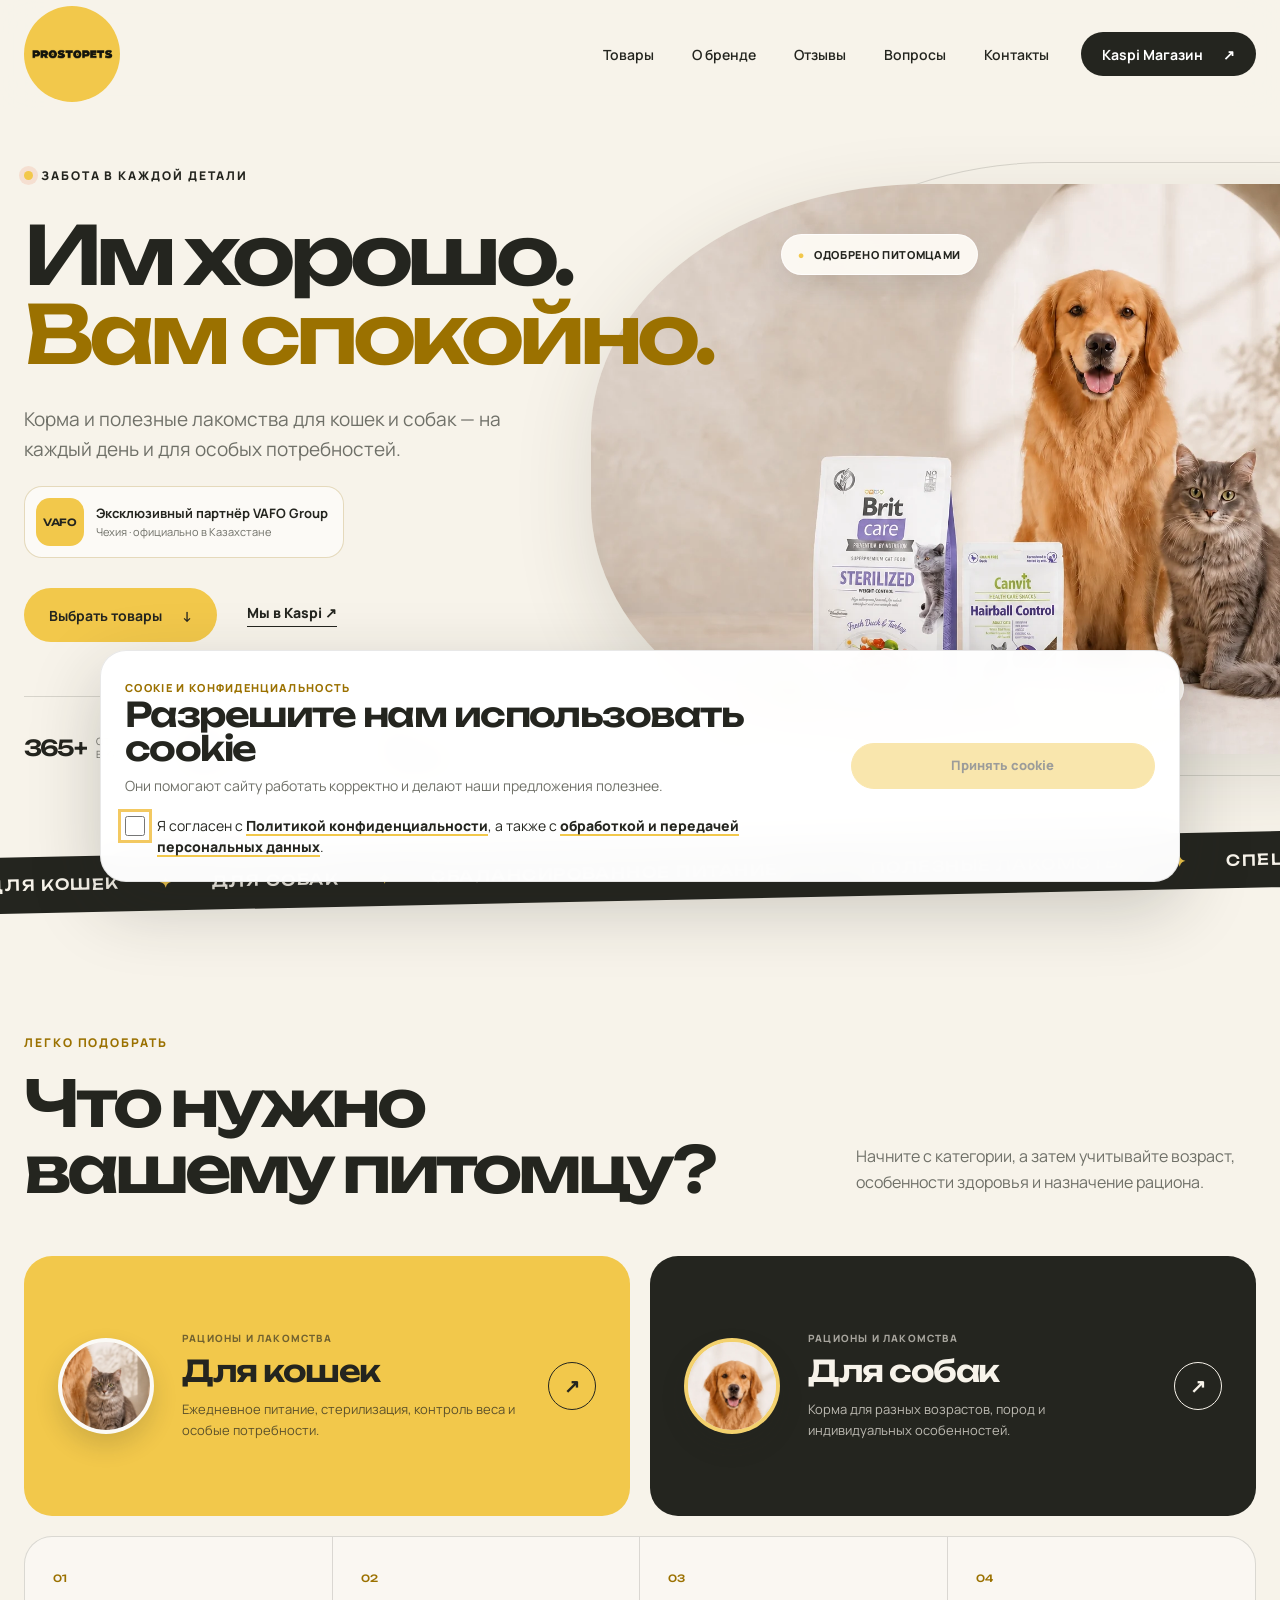
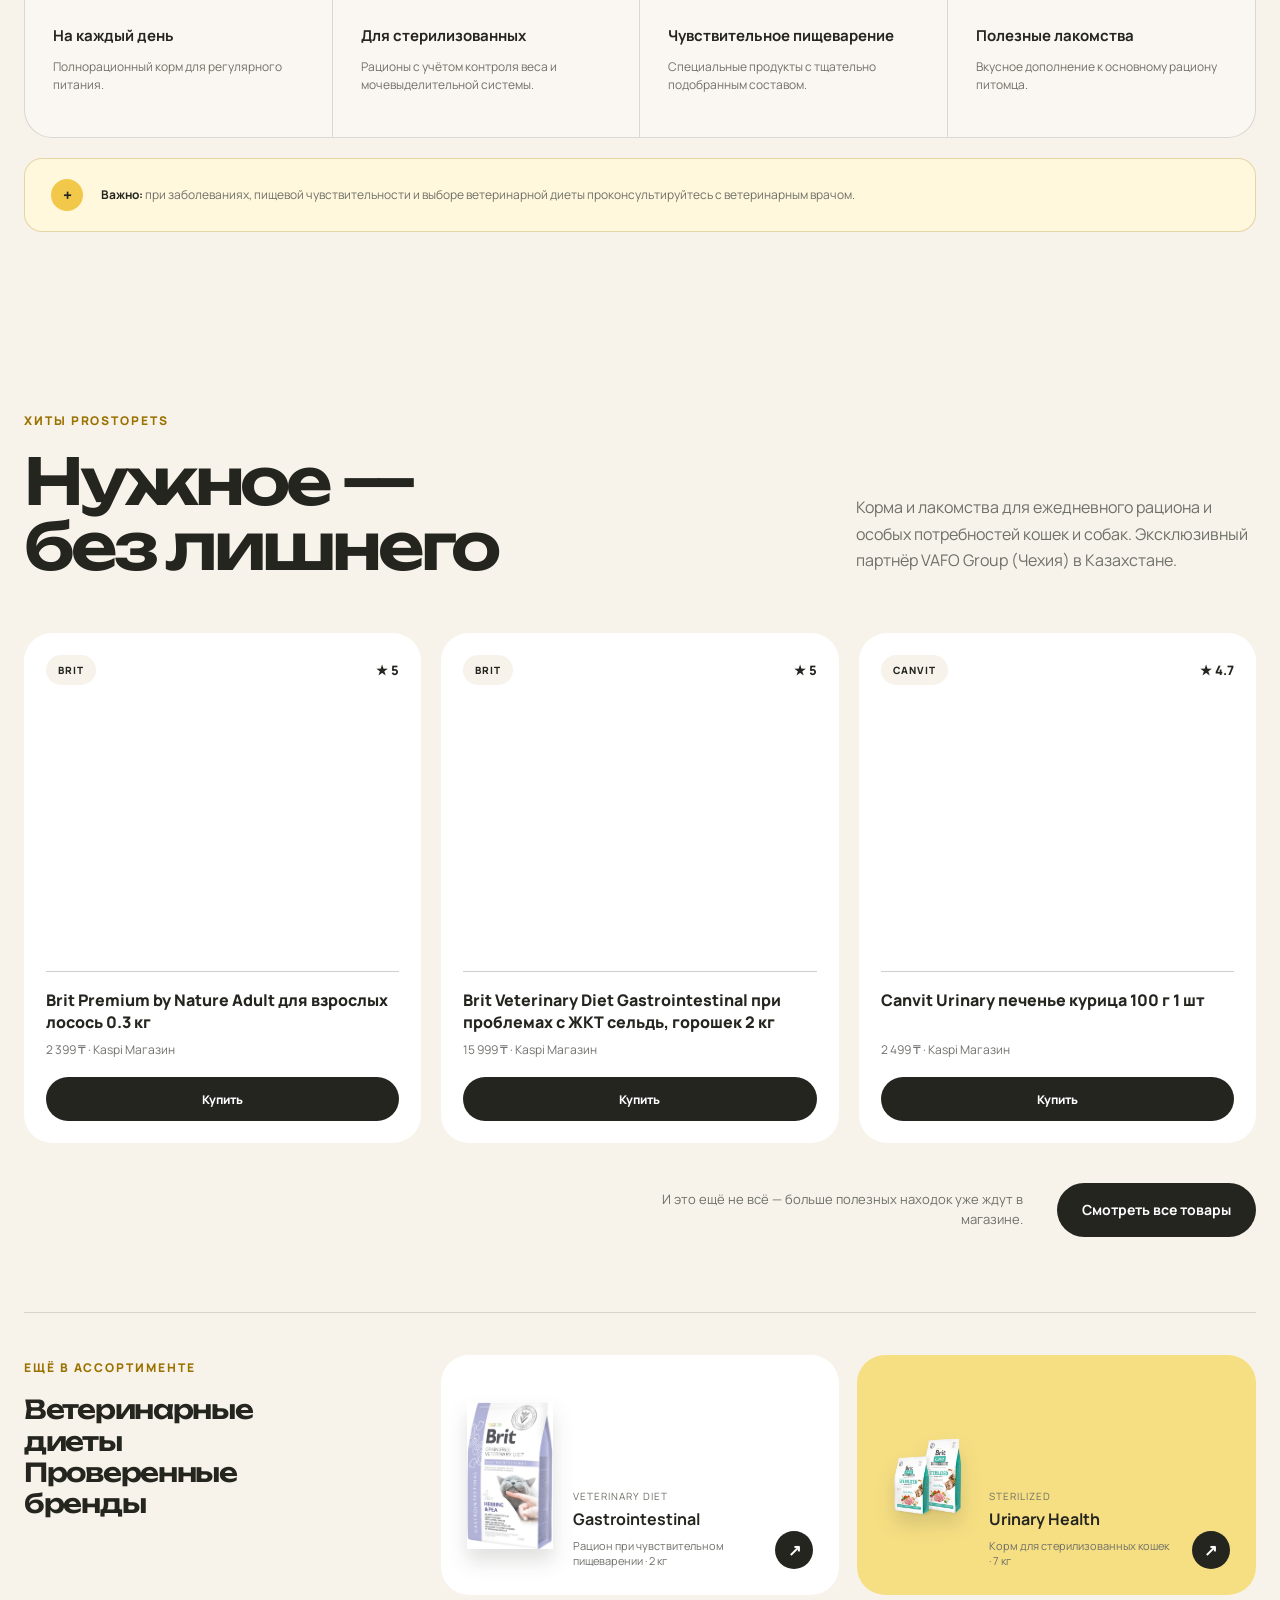
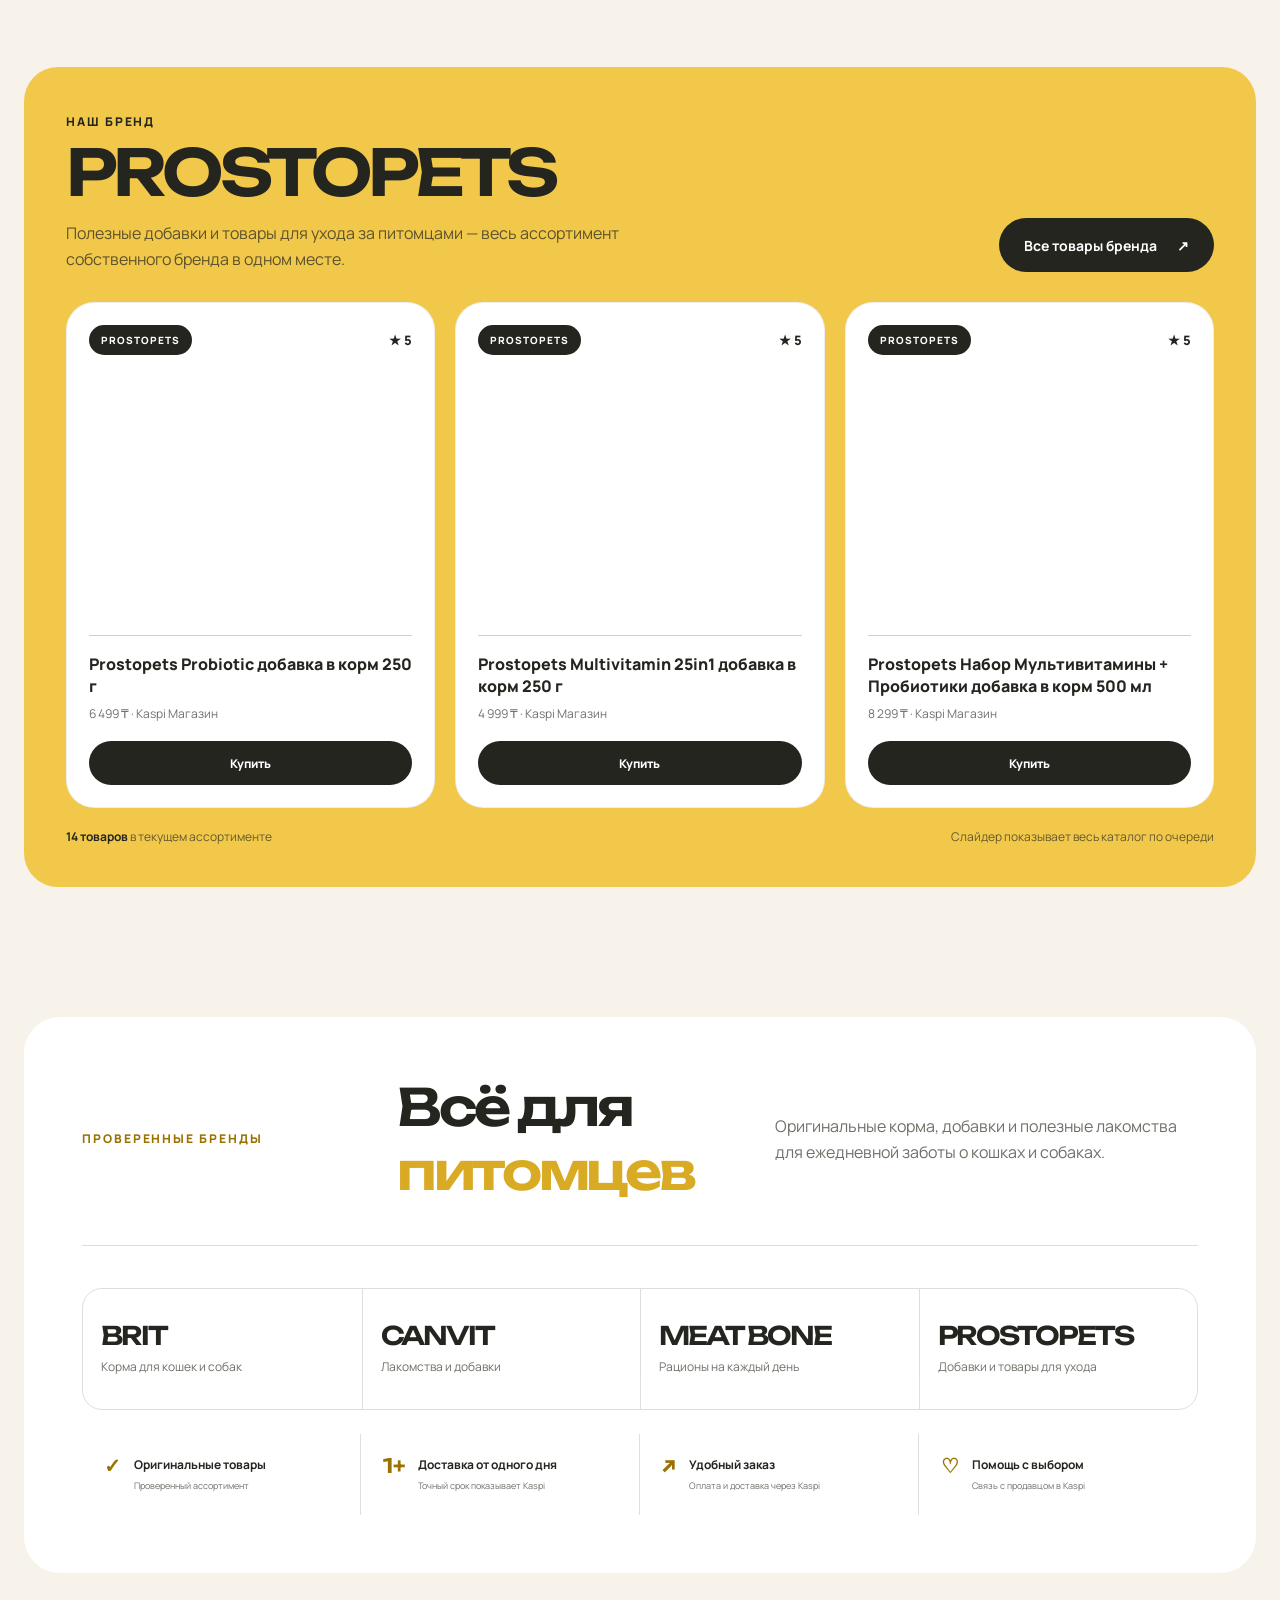
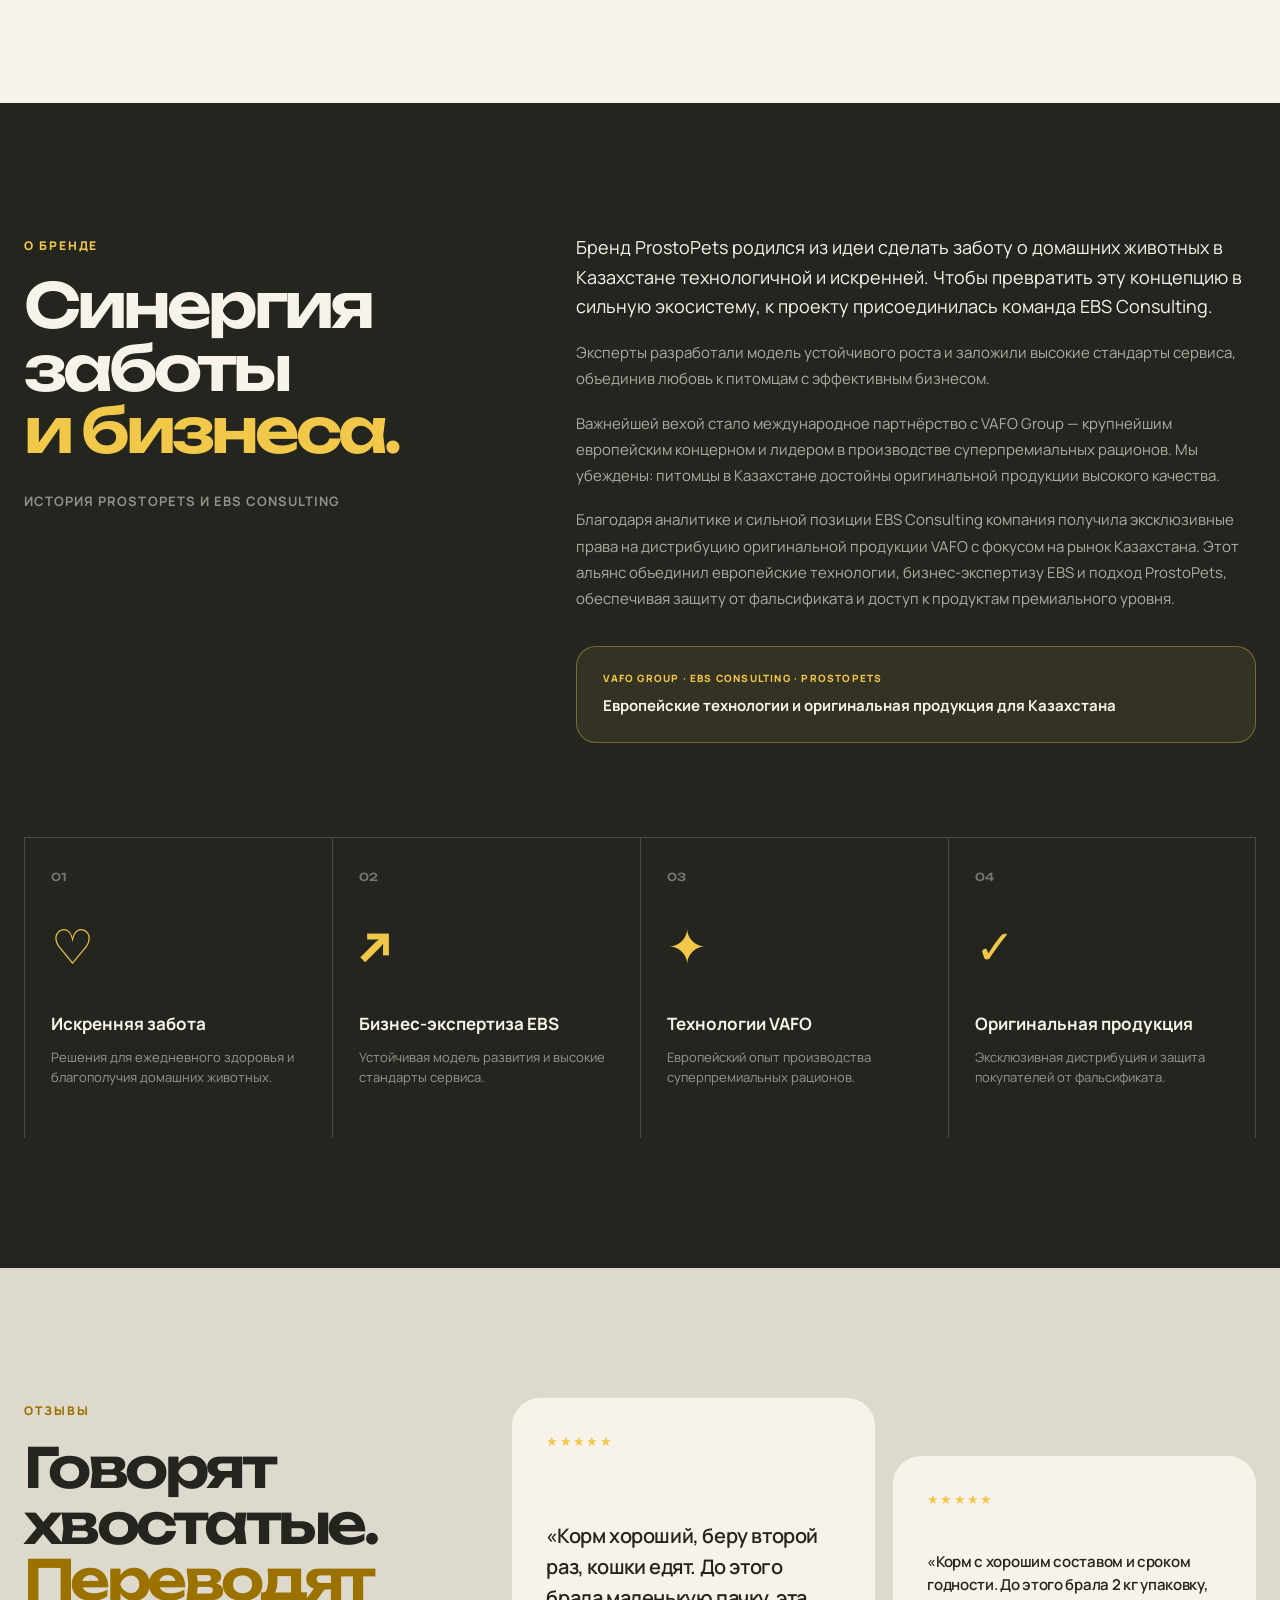
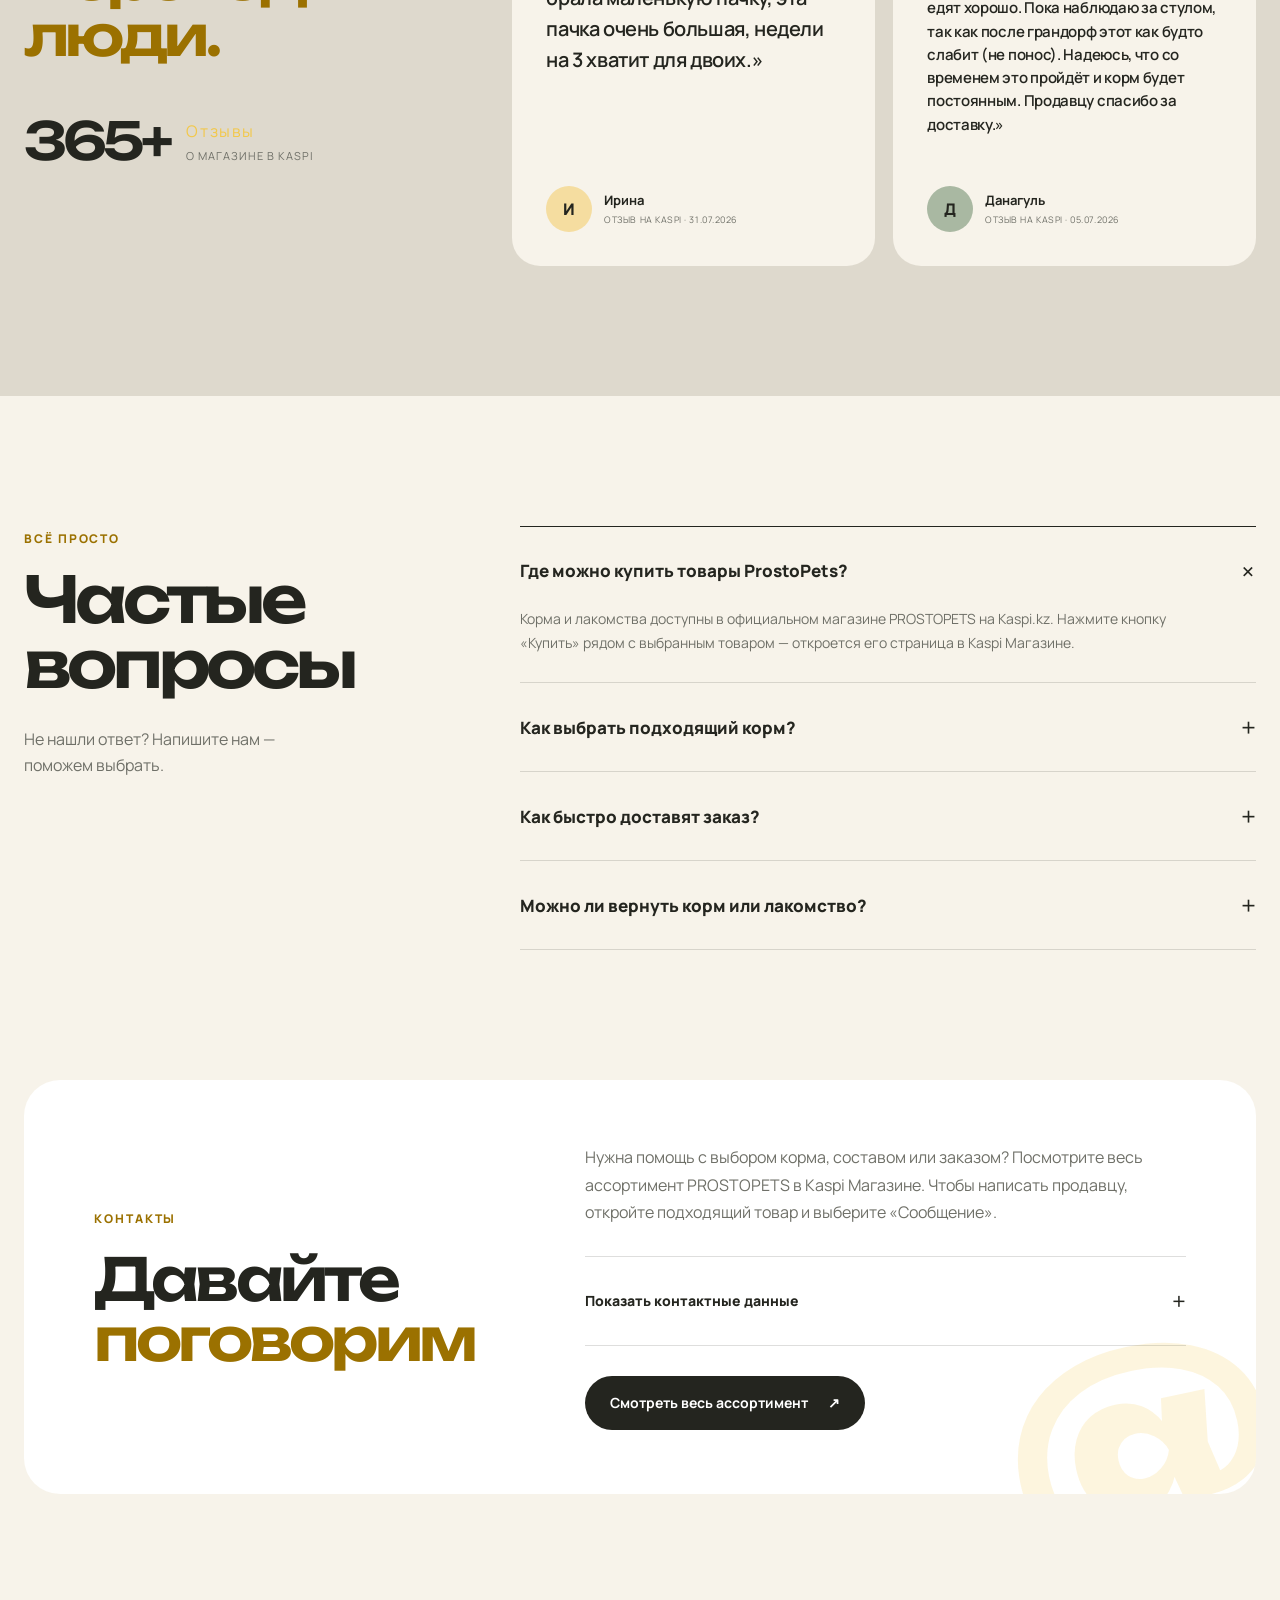
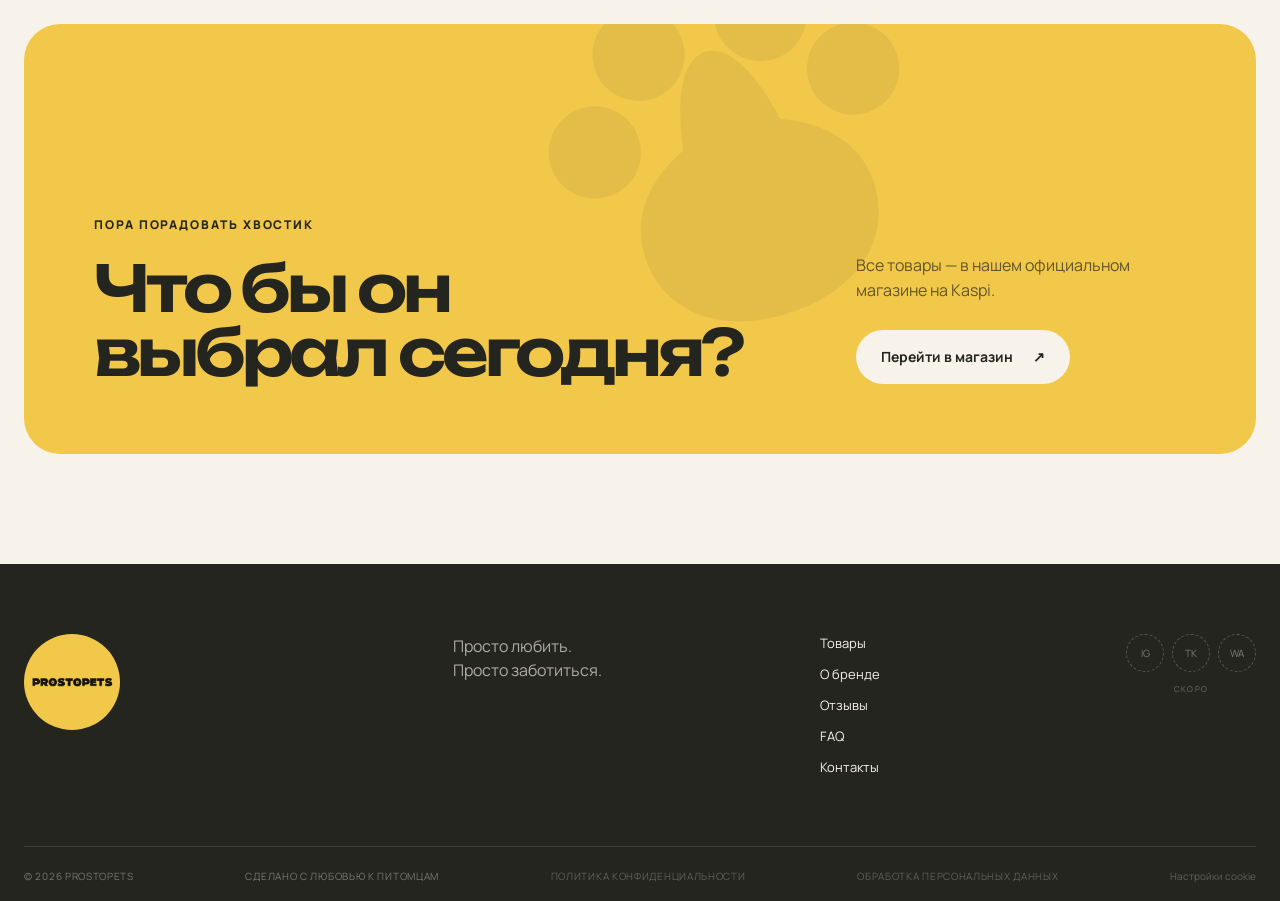
==== commit d285e49f: "Replace Fitmin brand with Meat Bone" ====
--- a/index.html
+++ b/index.html
@@ -205,7 +205,7 @@
     <section class="brand-proof" aria-labelledby="brand-proof-title">
       <div class="container brand-proof__inner reveal">
         <div class="brand-proof__intro"><span class="kicker">Проверенные бренды</span><h2 id="brand-proof-title">Всё для <em>питомцев</em></h2><p>Оригинальные корма, добавки и полезные лакомства для ежедневной заботы о кошках и собаках.</p></div>
-        <div class="brand-names" aria-label="Бренды в ассортименте"><div><strong>BRIT</strong><span>Корма для кошек и собак</span></div><div><strong>CANVIT</strong><span>Лакомства и добавки</span></div><div><strong>FITMIN</strong><span>Рационы на каждый день</span></div><div><strong>PROSTOPETS</strong><span>Добавки и товары для ухода</span></div></div>
+        <div class="brand-names" aria-label="Бренды в ассортименте"><div><strong>BRIT</strong><span>Корма для кошек и собак</span></div><div><strong>CANVIT</strong><span>Лакомства и добавки</span></div><div><strong>MEAT BONE</strong><span>Рационы на каждый день</span></div><div><strong>PROSTOPETS</strong><span>Добавки и товары для ухода</span></div></div>
         <div class="trust-points">
           <div><span>✓</span><p><strong>Оригинальные товары</strong><small>Проверенный ассортимент</small></p></div>
           <div><span>1+</span><p><strong>Доставка от одного дня</strong><small>Точный срок показывает Kaspi</small></p></div>
